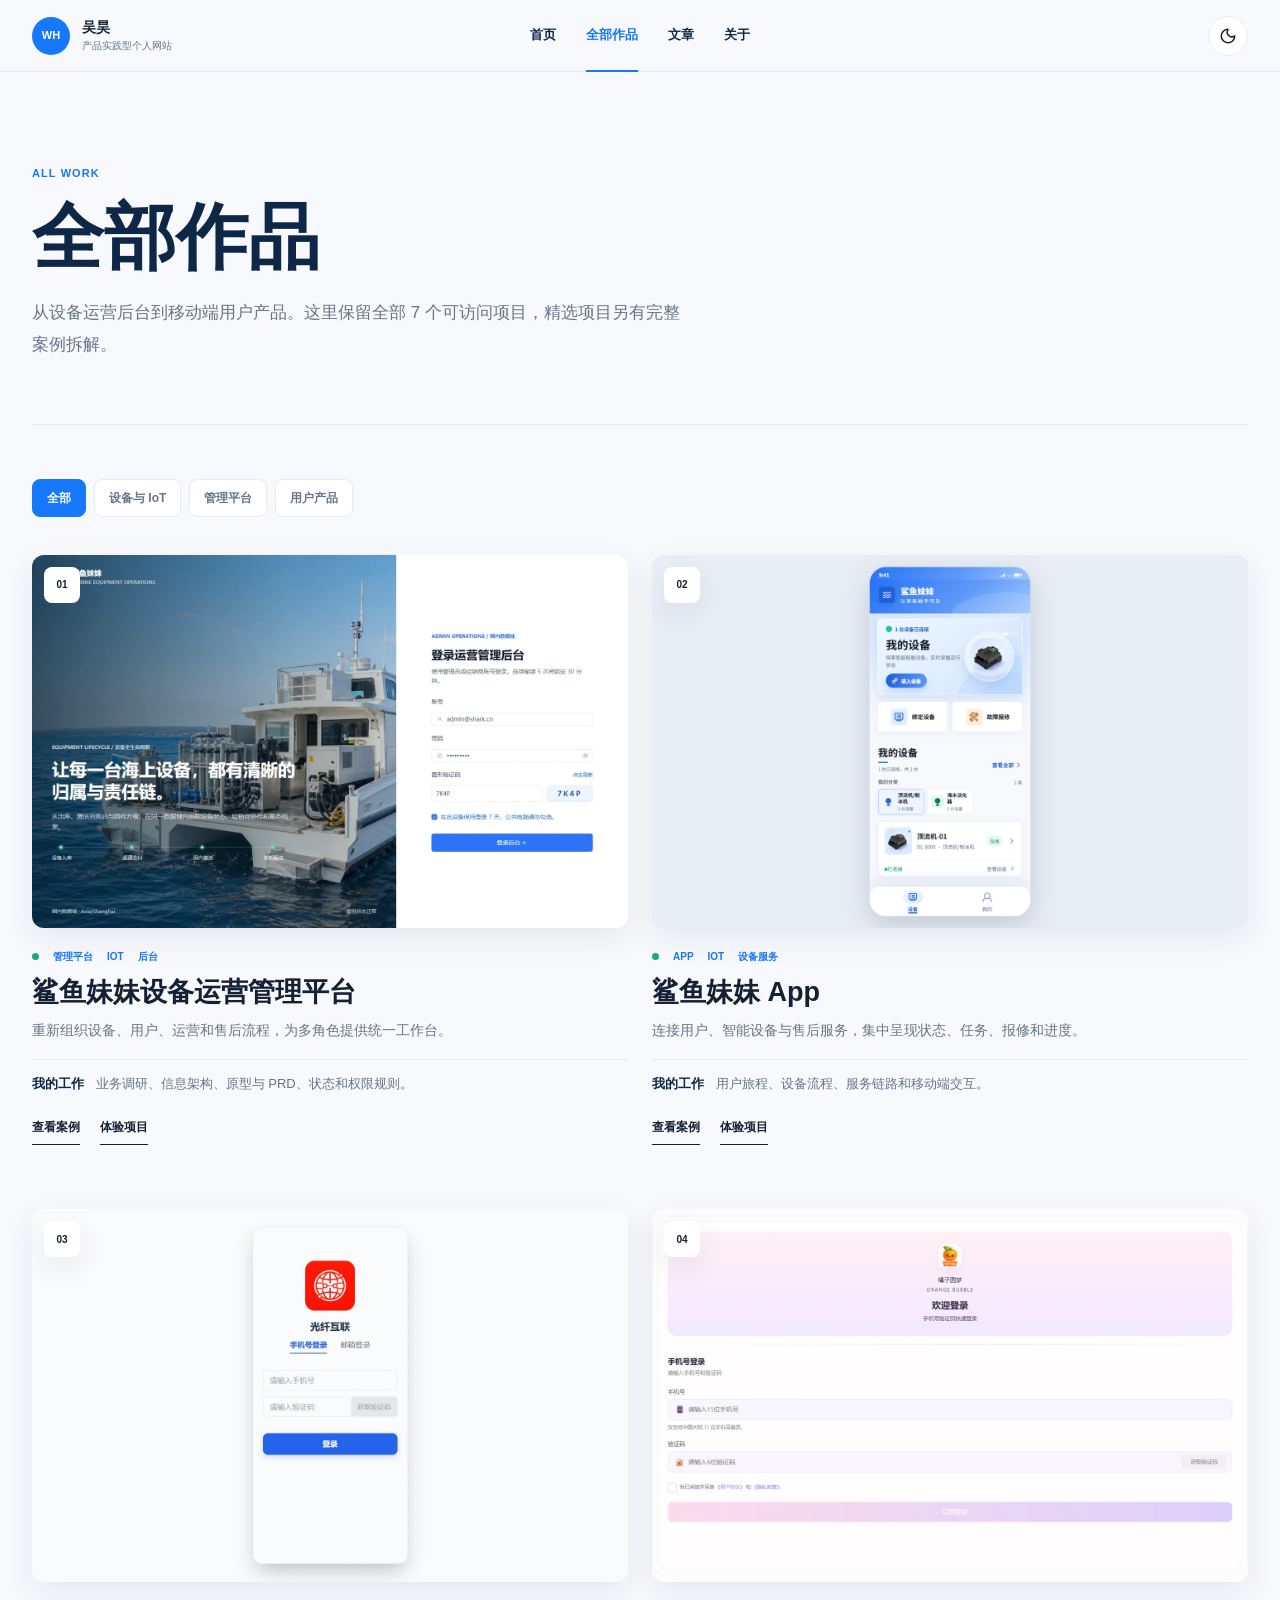
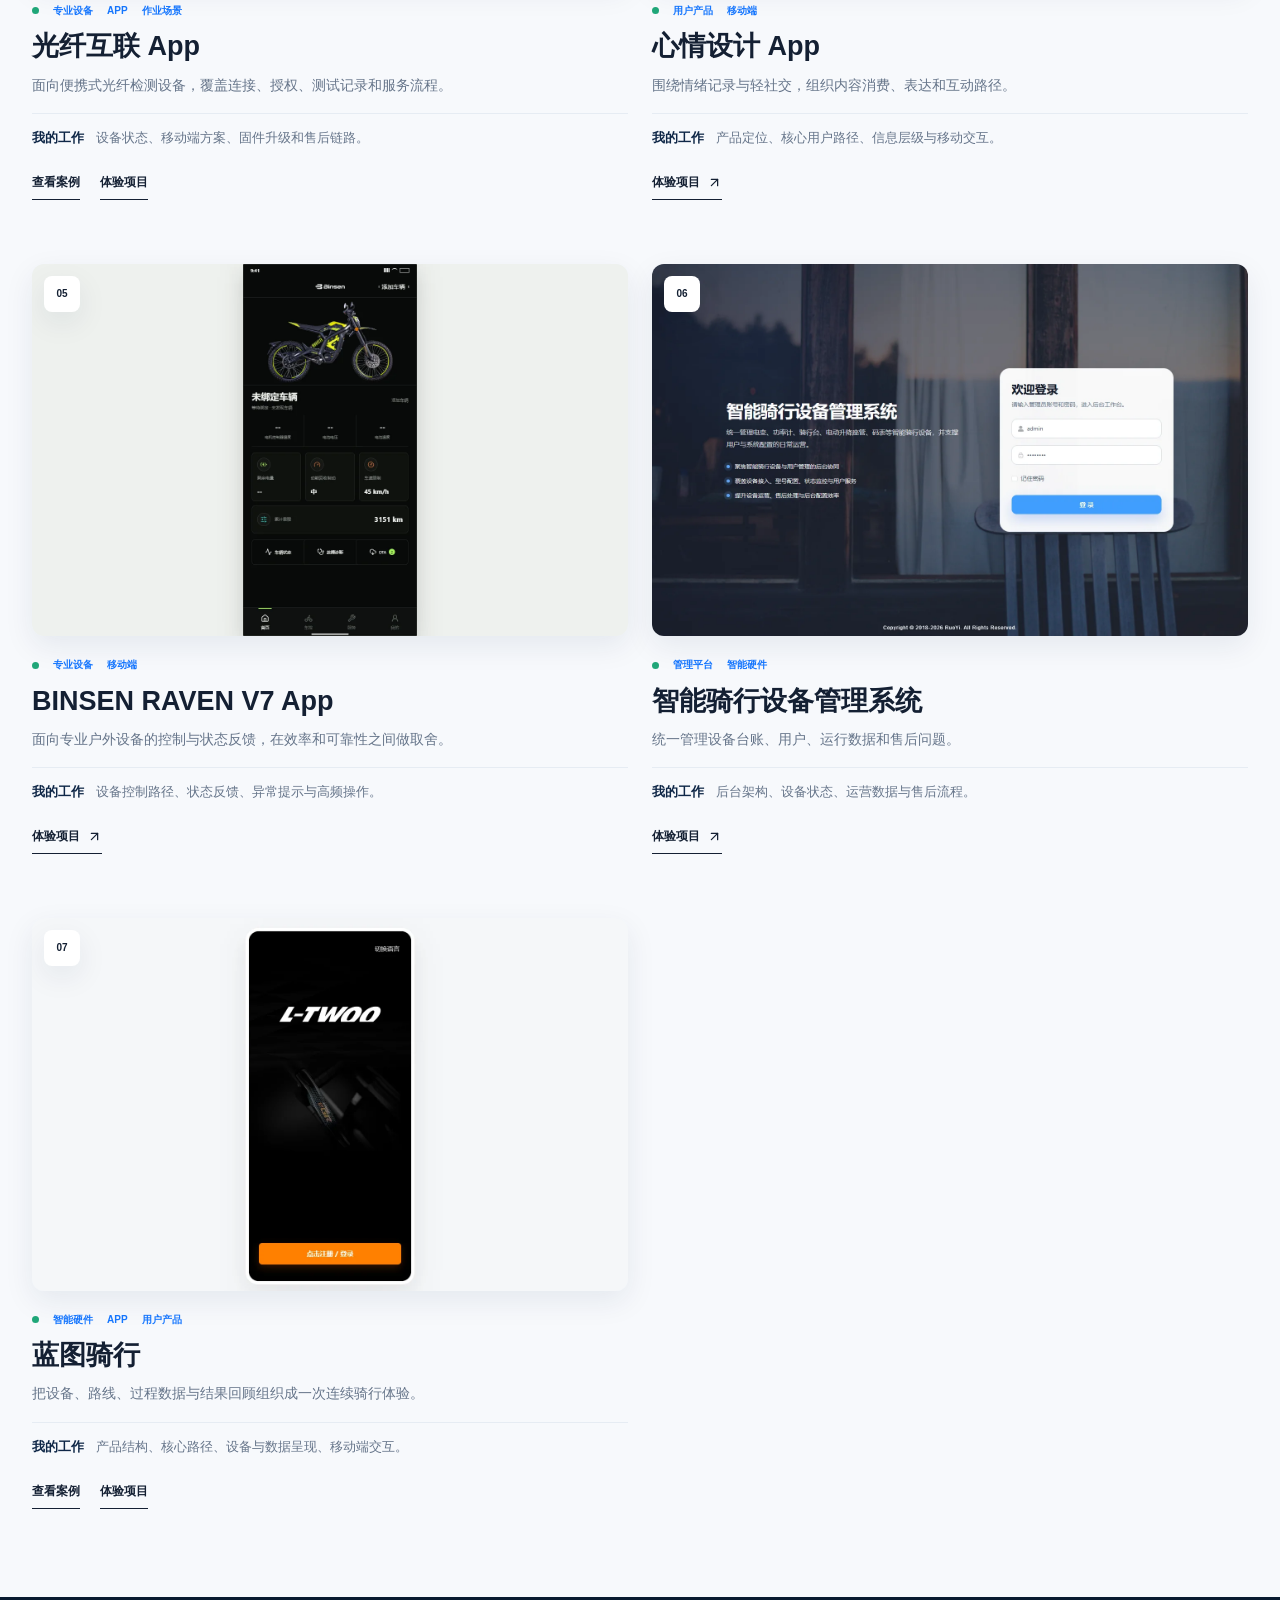
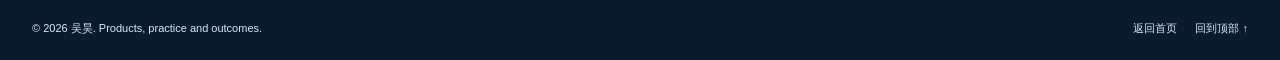
==== works.html @ 60f8024d "feat: add structured product cases and portfolio pages" ====
<!doctype html>
<html lang="zh-CN">
  <head>
    <meta charset="UTF-8" />
    <meta name="viewport" content="width=device-width, initial-scale=1.0" />
    <meta name="description" content="吴昊的产品作品合集，涵盖 B 端管理平台、IoT 设备产品、移动 App 与智能硬件用户产品。" />
    <meta name="robots" content="index, follow" />
    <meta name="theme-color" content="#f7f9fc" />
    <meta property="og:type" content="website" />
    <meta property="og:title" content="全部作品｜吴昊产品实践" />
    <meta property="og:description" content="7 个可直接访问的产品项目，展示产品定位、核心问题与具体职责。" />
    <meta property="og:url" content="https://ruanyi.top/works.html" />
    <meta property="og:image" content="https://ruanyi.top/assets/projects/shark-ops.webp" />
    <meta name="twitter:card" content="summary_large_image" />
    <title>全部作品｜吴昊产品实践</title>
    <link rel="canonical" href="https://ruanyi.top/works.html" />
    <link rel="icon" href="./assets/profile-hero.webp" type="image/webp" />
    <link rel="stylesheet" href="./styles-v2.css" />
    <script src="./assets/vendor/lucide.min.js" defer></script>
    <script src="./script.js" defer></script>
  </head>
  <body>
    <a class="skip-link" href="#main">跳到正文</a>
    <header class="site-header" id="top"><div class="shell nav-wrap"><a class="brand" href="./index.html" aria-label="返回首页"><span class="brand-mark">WH</span><span class="brand-copy"><strong>吴昊</strong><small>产品实践型个人网站</small></span></a><button class="icon-button menu-toggle" type="button" aria-label="打开导航" aria-expanded="false" aria-controls="site-nav"><i data-lucide="menu" aria-hidden="true"></i></button><nav class="site-nav" id="site-nav" aria-label="主导航"><a href="./index.html">首页</a><a class="active" href="./works.html">全部作品</a><a href="./index.html#writing">文章</a><a href="./index.html#about">关于</a></nav><button class="icon-button theme-toggle" type="button" aria-label="切换深色模式" title="切换主题"><i data-lucide="moon" aria-hidden="true"></i></button></div></header>
    <main id="main" class="subpage-main">
      <section class="page-hero shell"><p class="section-kicker">All Work</p><h1>全部作品</h1><p>从设备运营后台到移动端用户产品。这里保留全部 7 个可访问项目，精选项目另有完整案例拆解。</p></section>
      <section class="section shell work-library" aria-label="项目列表">
        <div class="filter-bar" role="group" aria-label="项目筛选"><button class="filter-button active" type="button" data-filter="all">全部</button><button class="filter-button" type="button" data-filter="device">设备与 IoT</button><button class="filter-button" type="button" data-filter="platform">管理平台</button><button class="filter-button" type="button" data-filter="consumer">用户产品</button></div>
        <div class="project-grid">
          <article class="project-card" data-category="platform device"><a class="project-visual" href="./cases/shark.html"><img src="./assets/projects/shark-ops.webp" alt="鲨鱼妹妹设备运营管理平台界面预览" /><span class="project-index">01</span></a><div class="project-body"><div class="project-meta"><span>管理平台</span><span>IoT</span><span>后台</span></div><h2>鲨鱼妹妹设备运营管理平台</h2><p>重新组织设备、用户、运营和售后流程，为多角色提供统一工作台。</p><p class="project-role"><strong>我的工作</strong> 业务调研、信息架构、原型与 PRD、状态和权限规则。</p><div class="case-actions"><a class="text-link" href="./cases/shark.html">查看案例</a><a class="text-link" href="https://ruanyi.top/codex/" target="_blank" rel="noreferrer">体验项目</a></div></div></article>
          <article class="project-card" data-category="consumer device"><a class="project-visual" href="./cases/shark.html"><img src="./assets/projects/shark-app.png" alt="鲨鱼妹妹 App 设备与服务首页预览" /><span class="project-index">02</span></a><div class="project-body"><div class="project-meta"><span>App</span><span>IoT</span><span>设备服务</span></div><h2>鲨鱼妹妹 App</h2><p>连接用户、智能设备与售后服务，集中呈现状态、任务、报修和进度。</p><p class="project-role"><strong>我的工作</strong> 用户旅程、设备流程、服务链路和移动端交互。</p><div class="case-actions"><a class="text-link" href="./cases/shark.html">查看案例</a><a class="text-link" href="http://shark.ruanyi.top/" target="_blank" rel="noreferrer">体验项目</a></div></div></article>
          <article class="project-card" data-category="device"><a class="project-visual" href="./cases/fiber.html"><img src="./assets/projects/fiber-connect.webp" alt="光纤互联 App 界面预览" /><span class="project-index">03</span></a><div class="project-body"><div class="project-meta"><span>专业设备</span><span>App</span><span>作业场景</span></div><h2>光纤互联 App</h2><p>面向便携式光纤检测设备，覆盖连接、授权、测试记录和服务流程。</p><p class="project-role"><strong>我的工作</strong> 设备状态、移动端方案、固件升级和售后链路。</p><div class="case-actions"><a class="text-link" href="./cases/fiber.html">查看案例</a><a class="text-link" href="https://ruanyi.top/fiberconnect-demo4-h5/" target="_blank" rel="noreferrer">体验项目</a></div></div></article>
          <article class="project-card" data-category="consumer"><a class="project-visual" href="https://ruanyi.top/xinqing-social-app/" target="_blank" rel="noreferrer"><img src="./assets/projects/mood-app.webp" alt="心情设计 App 界面预览" /><span class="project-index">04</span></a><div class="project-body"><div class="project-meta"><span>用户产品</span><span>移动端</span></div><h2>心情设计 App</h2><p>围绕情绪记录与轻社交，组织内容消费、表达和互动路径。</p><p class="project-role"><strong>我的工作</strong> 产品定位、核心用户路径、信息层级与移动交互。</p><a class="text-link" href="https://ruanyi.top/xinqing-social-app/" target="_blank" rel="noreferrer">体验项目 <i data-lucide="arrow-up-right" aria-hidden="true"></i></a></div></article>
          <article class="project-card" data-category="device"><a class="project-visual" href="https://ruanyi.top/rj202607171700-yueye-demo8/" target="_blank" rel="noreferrer"><img src="./assets/projects/raven-v7.webp" alt="BINSEN RAVEN V7 App 界面预览" /><span class="project-index">05</span></a><div class="project-body"><div class="project-meta"><span>专业设备</span><span>移动端</span></div><h2>BINSEN RAVEN V7 App</h2><p>面向专业户外设备的控制与状态反馈，在效率和可靠性之间做取舍。</p><p class="project-role"><strong>我的工作</strong> 设备控制路径、状态反馈、异常提示与高频操作。</p><a class="text-link" href="https://ruanyi.top/rj202607171700-yueye-demo8/" target="_blank" rel="noreferrer">体验项目 <i data-lucide="arrow-up-right" aria-hidden="true"></i></a></div></article>
          <article class="project-card" data-category="platform device"><a class="project-visual" href="https://ruanyi.top/cycling-admin-prototype/" target="_blank" rel="noreferrer"><img src="./assets/projects/cycling-admin.webp" alt="智能骑行设备管理系统界面预览" /><span class="project-index">06</span></a><div class="project-body"><div class="project-meta"><span>管理平台</span><span>智能硬件</span></div><h2>智能骑行设备管理系统</h2><p>统一管理设备台账、用户、运行数据和售后问题。</p><p class="project-role"><strong>我的工作</strong> 后台架构、设备状态、运营数据与售后流程。</p><a class="text-link" href="https://ruanyi.top/cycling-admin-prototype/" target="_blank" rel="noreferrer">体验项目 <i data-lucide="arrow-up-right" aria-hidden="true"></i></a></div></article>
          <article class="project-card" data-category="consumer device"><a class="project-visual" href="./cases/cycling.html"><img src="./assets/projects/blueprint-cycling.webp" alt="蓝图骑行界面预览" /><span class="project-index">07</span></a><div class="project-body"><div class="project-meta"><span>智能硬件</span><span>App</span><span>用户产品</span></div><h2>蓝图骑行</h2><p>把设备、路线、过程数据与结果回顾组织成一次连续骑行体验。</p><p class="project-role"><strong>我的工作</strong> 产品结构、核心路径、设备与数据呈现、移动端交互。</p><div class="case-actions"><a class="text-link" href="./cases/cycling.html">查看案例</a><a class="text-link" href="https://bicycle.ruanyi.top/" target="_blank" rel="noreferrer">体验项目</a></div></div></article>
        </div>
      </section>
    </main>
    <footer class="site-footer"><div class="shell"><p>© <span id="year"></span> 吴昊. Products, practice and outcomes.</p><div><a href="./index.html">返回首页</a><a href="#top">回到顶部 ↑</a></div></div></footer>
    <div class="reading-progress" aria-hidden="true"><span></span></div>
  </body>
</html>
---- styles-v2.css ----
:root {
  color-scheme: light;
  --canvas: #f7f9fc;
  --surface: #ffffff;
  --surface-soft: #f2f7fd;
  --ink: #142033;
  --ink-soft: #0f2747;
  --muted: #66758a;
  --line: #e6ecf3;
  --brand: #1677ff;
  --brand-strong: #0f2747;
  --brand-soft: #eaf4ff;
  --accent: #15b8d1;
  --highlight: #ffd34e;
  --success: #20a779;
  --shadow-sm: 0 10px 30px rgba(15, 39, 71, 0.08);
  --shadow-lg: 0 24px 64px rgba(15, 39, 71, 0.16);
  --radius-sm: 8px;
  --radius-md: 12px;
  --ease: cubic-bezier(.2, .7, .2, 1);
  --header-height: 72px;
}

[data-theme="dark"] {
  color-scheme: dark;
  --canvas: #08111e;
  --surface: #0d1828;
  --surface-soft: #112238;
  --ink: #f3f7fc;
  --ink-soft: #e2eaf5;
  --muted: #9cabc0;
  --line: #263b55;
  --brand: #65aaff;
  --brand-strong: #0b3f7a;
  --brand-soft: #102944;
  --accent: #49c8dc;
  --highlight: #f2cc52;
  --success: #51c598;
  --shadow-sm: 0 10px 28px rgba(0, 0, 0, 0.24);
  --shadow-lg: 0 24px 64px rgba(0, 0, 0, 0.4);
}

* { box-sizing: border-box; }
html { scroll-behavior: smooth; scroll-padding-top: 88px; }
body { margin: 0; overflow-x: hidden; background: var(--canvas); color: var(--ink); font-family: Inter, "PingFang SC", "Hiragino Sans GB", "Microsoft YaHei", sans-serif; font-size: 16px; line-height: 1.75; letter-spacing: 0; }
button, a { font: inherit; }
button { color: inherit; }
a { color: inherit; text-decoration: none; }
img { display: block; max-width: 100%; }
::selection { background: var(--brand); color: #fff; }
.skip-link { position: fixed; z-index: 200; left: 20px; top: -60px; padding: 10px 16px; border-radius: var(--radius-sm); background: var(--ink); color: var(--surface); }
.skip-link:focus { top: 12px; }
.shell { width: min(1280px, calc(100% - 64px)); margin-inline: auto; }
main { display: flex; flex-direction: column; }

.site-header { position: sticky; z-index: 80; top: 0; height: var(--header-height); border-bottom: 1px solid var(--line); background: color-mix(in srgb, var(--canvas) 94%, transparent); backdrop-filter: blur(16px); transition: box-shadow 180ms ease, background 180ms ease; }
.site-header.scrolled { background: color-mix(in srgb, var(--surface) 96%, transparent); box-shadow: 0 8px 26px rgba(15, 39, 71, .06); }
.nav-wrap { height: 100%; display: grid; grid-template-columns: 1fr auto 1fr; align-items: center; gap: 24px; }
.brand { display: inline-flex; align-items: center; gap: 12px; width: max-content; }
.brand-mark { display: grid; place-items: center; width: 38px; aspect-ratio: 1; border-radius: 50%; background: var(--brand); color: #fff; font-size: 11px; font-weight: 800; }
.brand-copy { display: grid; line-height: 1.2; }
.brand-copy strong { font-size: 14px; font-weight: 800; }
.brand-copy small { margin-top: 4px; color: var(--muted); font-size: 10px; }
.site-nav { height: 100%; display: flex; align-items: center; justify-content: center; gap: 30px; }
.site-nav a { position: relative; height: 100%; display: inline-flex; align-items: center; color: var(--ink-soft); font-size: 13px; font-weight: 650; transition: color 180ms ease; }
.site-nav a::after { content: ""; position: absolute; left: 0; right: 0; bottom: -1px; height: 2px; background: var(--brand); transform: scaleX(0); transform-origin: center; transition: transform 180ms ease; }
.site-nav a:hover, .site-nav a.active { color: var(--brand); }
.site-nav a:hover::after, .site-nav a.active::after { transform: scaleX(1); }
.site-nav svg { display: none; }
.icon-button { display: grid; place-items: center; width: 40px; height: 40px; padding: 0; border: 1px solid var(--line); border-radius: 50%; background: var(--surface); cursor: pointer; transition: border-color 180ms ease, color 180ms ease, transform 180ms ease; }
.icon-button:hover { border-color: var(--brand); color: var(--brand); transform: translateY(-1px); }
.icon-button svg { width: 18px; height: 18px; }
.theme-toggle { justify-self: end; }
.menu-toggle { display: none; }

.hero { padding-block: 0; }
.hero-grid { min-height: 372px; display: grid; grid-template-columns: minmax(400px, 1.05fr) minmax(300px, .72fr) minmax(330px, .83fr); align-items: center; gap: 36px; }
.hero-primary { align-self: center; }
.eyebrow, .section-kicker { margin: 0 0 18px; color: var(--brand); font-size: 11px; font-weight: 800; letter-spacing: .1em; text-transform: uppercase; }
.hero .eyebrow { display: flex; align-items: center; gap: 10px; margin-bottom: 18px; }
.hero .eyebrow::before { content: ""; width: 3px; height: 18px; background: var(--brand); }
.hero h1 { margin: 0; color: var(--brand); font-size: 156px; line-height: .86; font-weight: 900; letter-spacing: 0; }
.hero-lede { margin: 24px 0 0; color: var(--ink-soft); font-size: 38px; font-weight: 800; line-height: 1.18; }
.hero-lede::after { content: ""; display: inline-block; width: 9px; height: 9px; margin-left: 7px; border-radius: 50%; background: var(--brand); }
.hero-intro { align-self: center; padding-top: 42px; }
.hero-summary { max-width: 390px; margin: 0; color: var(--muted); font-size: 15px; line-height: 2; }
.hero-detail { max-width: 390px; margin: 12px 0 0; color: var(--ink-soft); font-size: 13px; line-height: 1.85; }
.hero-actions { display: flex; flex-wrap: wrap; gap: 12px; margin-top: 28px; }
.button { min-height: 46px; display: inline-flex; align-items: center; justify-content: center; gap: 9px; padding: 9px 19px; border: 1px solid var(--brand); border-radius: 10px; font-size: 13px; font-weight: 750; transition: transform 180ms var(--ease), box-shadow 180ms ease, background 180ms ease; }
.button:hover { transform: translateY(-2px); box-shadow: var(--shadow-sm); }
.button svg { width: 16px; height: 16px; }
.button-primary { background: var(--brand); border-color: var(--brand); color: #fff; }
.button-primary:hover { background: #0568ec; }
.button-secondary { background: var(--surface); color: var(--brand); }
.button-secondary:hover { background: var(--brand-soft); }

.hero-profile { min-width: 0; }
.portrait-stage { position: relative; width: 100%; max-width: 385px; min-height: 324px; margin-left: auto; }
.portrait-wrap { position: absolute; z-index: 3; left: 22px; top: 14px; width: 238px; aspect-ratio: 4 / 5; overflow: hidden; border-radius: 10px; background: var(--brand-soft); box-shadow: var(--shadow-sm); }
.portrait-wrap img { width: 100%; height: 100%; object-fit: cover; object-position: center 38%; }
.shape { position: absolute; display: block; }
.shape-blue { z-index: 1; left: 244px; top: 66px; width: 44px; height: 122px; background: var(--brand); }
.shape-cyan { z-index: 2; left: 0; top: 226px; width: 54px; height: 68px; background: #bff3f4; }
.shape-line { z-index: 4; left: 255px; top: 4px; width: 6px; height: 54px; background: var(--brand-soft); }
.portrait-signature { position: absolute; left: 292px; top: 190px; display: grid; gap: 10px; color: var(--brand); }
.portrait-signature strong { font-family: "Segoe Script", "Bradley Hand", cursive; font-size: 27px; font-weight: 500; white-space: nowrap; transform: rotate(-6deg); }
.portrait-signature small { color: var(--muted); font-size: 9px; font-weight: 700; line-height: 1.5; letter-spacing: .12em; }
.portrait-signature::after { content: ""; width: 38px; height: 1px; margin-top: 2px; background: var(--brand); }

.principles { border-block: 1px solid var(--line); background: var(--surface-soft); }
.principle-grid { min-height: 98px; display: grid; grid-template-columns: 1.22fr repeat(7, auto); align-items: center; gap: 34px; }
.principle-grid .section-kicker { display: grid; gap: 4px; margin: 0; padding-left: 18px; border-left: 3px solid var(--brand); }
.principle-grid p { margin: 0; }
.principle-grid p:not(.section-kicker) { display: grid; gap: 3px; min-width: 128px; }
.principle-grid strong { color: var(--ink-soft); font-size: 27px; line-height: 1.15; }
.principle-grid .direction-value { font-size: 18px; white-space: nowrap; }
.principle-grid small { color: var(--muted); font-size: 11px; white-space: nowrap; }
.principle-grid span { width: 1px; height: 44px; background: var(--line); }

.section { padding-block: 88px; }
.section-head { display: grid; grid-template-columns: minmax(0, 1fr) minmax(300px, .65fr); align-items: end; gap: 48px; margin-bottom: 40px; }
.section-head h2 { margin: 0; color: var(--ink-soft); font-size: 48px; line-height: 1.08; letter-spacing: 0; }
.section-head > p { margin: 0; color: var(--muted); }

.content-pillars { order: initial; }
.pillar-list { display: grid; grid-template-columns: repeat(5, 1fr); border-top: 1px solid var(--ink); border-bottom: 1px solid var(--line); }
.pillar-list article { min-width: 0; display: grid; grid-template-columns: 26px 1fr; gap: 12px; padding: 26px 20px 28px 0; }
.pillar-list article + article { padding-left: 20px; border-left: 1px solid var(--line); }
.pillar-list span { padding-top: 3px; color: var(--brand); font-size: 10px; font-weight: 850; }
.pillar-list h3 { margin: 0 0 9px; font-size: 17px; }
.pillar-list p { margin: 0; color: var(--muted); font-size: 12px; line-height: 1.75; }

.writing-section { background: var(--surface); }
.writing-section .section-head { grid-template-columns: 1fr auto; gap: 20px 48px; }
.writing-section .section-head > div { grid-row: span 2; }
.writing-section .section-head > p { align-self: start; max-width: 430px; font-size: 14px; }
.section-more { align-self: end; justify-self: end; display: inline-flex; align-items: center; gap: 8px; color: var(--brand); font-size: 12px; font-weight: 750; }
.section-more svg { width: 15px; height: 15px; transition: transform 180ms ease; }
.section-more:hover svg { transform: translateX(5px); }
.article-list { display: grid; grid-template-columns: minmax(0, 1.7fr) minmax(360px, 1fr); grid-template-rows: 1fr 1fr; column-gap: 38px; }
.article-item { position: relative; min-width: 0; display: grid; grid-template-columns: 30px 1fr 46px; align-items: start; gap: 12px; padding: 24px 0; border-bottom: 1px solid var(--line); transition: border-color 250ms ease; }
.article-item:first-child { grid-row: span 2; grid-template-columns: 1fr 48px; align-content: end; min-height: 470px; padding: 250px 28px 28px; overflow: hidden; border: 0; border-radius: 12px; background: #0f2747; color: #fff; }
.article-item:first-child::before { content: ""; position: absolute; inset: 0; background: linear-gradient(180deg, rgba(8, 25, 48, .04) 28%, rgba(8, 25, 48, .9) 100%), url("./assets/projects/shark-ops.webp") center / cover no-repeat; transition: transform 250ms ease, filter 250ms ease; }
.article-item:first-child:hover::before { transform: scale(1.02); filter: saturate(1.08); }
.article-item:first-child::after { content: ""; position: absolute; inset: 0; background: rgba(10, 32, 58, 0); pointer-events: none; transition: background 250ms ease; }
.article-item:first-child:hover::after { background: rgba(10, 32, 58, .08); }
.article-item:first-child .article-number { position: absolute; z-index: 2; left: 18px; top: 18px; width: 38px; height: 38px; display: grid; place-items: center; padding: 0; border-radius: 8px; background: var(--highlight); color: #17201c; }
.article-item:first-child > div:nth-child(2) { z-index: 2; grid-column: 1; }
.article-item:first-child .article-open { z-index: 2; grid-column: 2; align-self: end; border-color: rgba(255,255,255,.7); color: #fff; }
.article-item:first-child .article-meta { color: #c7e1ff; }
.article-item:first-child h3 { max-width: 620px; font-size: 30px; }
.article-item:first-child div > p:last-child { max-width: 600px; color: rgba(255,255,255,.74); }
.article-number { padding-top: 4px; color: var(--brand); font-size: 11px; font-weight: 850; }
.article-meta { margin: 0 0 8px; color: var(--brand); font-size: 10px; font-weight: 800; letter-spacing: .06em; text-transform: uppercase; }
.article-item h3 { margin: 0 0 9px; color: inherit; font-size: 24px; line-height: 1.35; transition: color 250ms ease; }
.article-item div > p:last-child { margin: 0; color: var(--muted); font-size: 13px; line-height: 1.75; }
.article-item:not(:first-child):hover { border-color: var(--brand); }
.article-item:not(:first-child):hover h3 { color: var(--brand); }
.article-open { display: grid; place-items: center; width: 42px; aspect-ratio: 1; border: 1px solid var(--line); border-radius: 50%; background: transparent; cursor: pointer; transition: background 250ms ease, color 250ms ease, border-color 250ms ease, transform 250ms ease; }
.article-open:hover, .article-item:hover .article-open { border-color: var(--brand); color: var(--brand); transform: translate(5px, -2px); }
.article-item:first-child:hover .article-open { border-color: #fff; color: #fff; }
.article-open svg { width: 18px; height: 18px; }

#work .section-head { grid-template-columns: minmax(0, 1fr) minmax(300px, .65fr); }
#work.section { padding-top: 88px; }
.filter-bar { display: flex; flex-wrap: wrap; gap: 8px; margin-bottom: 38px; }
.filter-button { min-height: 38px; padding: 7px 14px; border: 1px solid var(--line); border-radius: 8px; background: var(--surface); cursor: pointer; color: var(--muted); font-size: 12px; font-weight: 700; transition: background 180ms ease, color 180ms ease, border-color 180ms ease; }
.filter-button:hover, .filter-button.active { border-color: var(--brand); background: var(--brand); color: #fff; }
.project-grid { display: grid; grid-template-columns: repeat(12, 1fr); gap: 56px 24px; }
.project-card { grid-column: span 6; min-width: 0; }
.project-card[hidden] { display: none; }
.project-featured { grid-column: span 12; display: grid; grid-template-columns: minmax(0, 1.5fr) minmax(280px, .5fr); align-items: end; gap: 32px; }
.project-featured:last-child { grid-template-columns: minmax(280px, .5fr) minmax(0, 1.5fr); }
.project-featured:last-child .project-visual { order: 2; }
.project-visual { position: relative; display: block; aspect-ratio: 16 / 10; overflow: hidden; border-radius: var(--radius-md); background: var(--surface-soft); box-shadow: var(--shadow-sm); }
.project-visual::after { content: "查看线上项目"; position: absolute; right: 12px; bottom: 12px; padding: 7px 10px; border-radius: var(--radius-sm); background: rgba(20,32,51,.88); color: #fff; font-size: 10px; font-weight: 750; opacity: 0; transform: translateY(6px); transition: opacity 180ms ease, transform 180ms ease; }
.project-visual:hover::after { opacity: 1; transform: translateY(0); }
.project-visual img { width: 100%; height: 100%; object-fit: cover; object-position: top center; transition: transform 420ms var(--ease); }
.project-card:hover .project-visual img { transform: scale(1.025); }
.project-index { position: absolute; z-index: 2; left: 12px; top: 12px; display: grid; place-items: center; width: 36px; aspect-ratio: 1; border-radius: var(--radius-sm); background: var(--surface); color: var(--ink); box-shadow: var(--shadow-sm); font-size: 10px; font-weight: 850; }
.project-body { padding-top: 20px; }
.project-meta { display: flex; flex-wrap: wrap; gap: 7px 14px; color: var(--brand); font-size: 10px; font-weight: 800; text-transform: uppercase; }
.project-meta::before { content: ""; align-self: center; width: 7px; height: 7px; border-radius: 50%; background: var(--success); }
.project-body h3 { margin: 10px 0 8px; font-size: 30px; line-height: 1.3; }
.project-body h2 { margin: 10px 0 8px; font-size: 27px; line-height: 1.3; }
.project-body p { margin: 0 0 16px; color: var(--muted); font-size: 14px; }
.project-positioning { line-height: 1.8; }
.project-role { padding-top: 13px; border-top: 1px solid var(--line); font-size: 13px !important; }
.project-role strong { margin-right: 8px; color: var(--ink-soft); }
.project-details { display: grid; gap: 10px; margin: 20px 0 22px; padding-top: 18px; border-top: 1px solid var(--line); }
.project-details div { display: grid; grid-template-columns: 64px 1fr; gap: 12px; }
.project-details dt { color: var(--brand); font-size: 11px; font-weight: 800; }
.project-details dd { margin: 0; color: var(--muted); font-size: 12px; line-height: 1.7; }
.text-link { display: inline-flex; align-items: center; gap: 7px; min-height: 34px; border-bottom: 1px solid var(--ink); font-size: 12px; font-weight: 800; }
.text-link svg { width: 15px; height: 15px; transition: transform 180ms ease; }
.text-link:hover svg { transform: translate(3px, -3px); }

.about-section { display: grid; grid-template-columns: minmax(280px, .82fr) minmax(0, 1.18fr); gap: 96px; }
.about-intro { position: sticky; top: 110px; align-self: start; }
.about-intro h2 { margin: 0; font-size: 48px; line-height: 1.2; }
.about-lede { margin: 0 0 48px; padding-left: 20px; border-left: 4px solid var(--brand); color: var(--ink-soft); font-size: 21px; line-height: 1.75; }
.capability-grid { display: grid; grid-template-columns: repeat(2, 1fr); border-top: 1px solid var(--ink); }
.capability-grid > div { min-height: 188px; padding: 24px 22px 24px 0; border-bottom: 1px solid var(--line); }
.capability-grid > div:nth-child(even) { padding-left: 22px; border-left: 1px solid var(--line); }
.capability-grid span { color: var(--brand); font-size: 10px; font-weight: 850; }
.capability-grid h3 { margin: 20px 0 7px; font-size: 18px; }
.capability-grid p { margin: 0; color: var(--muted); font-size: 13px; }
.experience { margin-top: 60px; }
.experience > h3 { margin: 0 0 12px; color: var(--brand); font-size: 11px; letter-spacing: .1em; text-transform: uppercase; }
.experience-row { display: grid; grid-template-columns: 120px 1fr; gap: 20px; padding: 18px 0; border-top: 1px solid var(--line); }
.experience-row:last-child { border-bottom: 1px solid var(--line); }
.experience-row time { color: var(--muted); font-size: 12px; }
.experience-row div { display: grid; grid-template-columns: minmax(0, 1fr) auto; gap: 5px 18px; }
.experience-row strong { font-size: 14px; }
.experience-row span { color: var(--muted); font-size: 12px; text-align: right; }
.experience-row p { grid-column: 1 / -1; margin: 0; color: var(--muted); font-size: 12px; line-height: 1.7; }
.about-note { margin: -24px 0 0; color: var(--muted); font-size: 14px; line-height: 1.9; }

.contact-section { padding-block: 96px; background: var(--brand-strong); color: #f6f9fd; }
.contact-section .section-kicker { color: #8bc0ff; }
.contact-inner { display: grid; grid-template-columns: 1fr .82fr; gap: 70px; align-items: end; }
.contact-inner h2 { margin: 0; font-size: 58px; line-height: 1.18; }
.contact-links { border-top: 1px solid rgba(255,255,255,.65); }
.contact-links a { display: grid; grid-template-columns: 64px 1fr 22px; align-items: center; gap: 14px; padding: 21px 0; border-bottom: 1px solid rgba(255,255,255,.35); }
.contact-links span { font-size: 11px; opacity: .7; }
.contact-links strong { overflow-wrap: anywhere; font-size: 14px; }
.contact-links svg { width: 17px; height: 17px; }

.site-footer { padding: 22px 0; background: #091b30; color: #dbe8f8; font-size: 11px; }
.site-footer .shell { display: flex; justify-content: space-between; gap: 24px; }
.site-footer p { margin: 0; }
.site-footer .shell > div { display: flex; flex-wrap: wrap; gap: 18px; }
.site-footer a:hover { color: #fff; }

.problem-section { border-bottom: 1px solid var(--line); }
.problem-grid { display: grid; grid-template-columns: repeat(4, 1fr); border-top: 1px solid var(--ink); border-bottom: 1px solid var(--line); }
.problem-grid article { min-width: 0; padding: 28px 22px 30px 0; }
.problem-grid article + article { padding-left: 22px; border-left: 1px solid var(--line); }
.problem-grid span { color: var(--brand); font-size: 10px; font-weight: 850; }
.problem-grid h3 { margin: 22px 0 10px; font-size: 19px; }
.problem-grid p { min-height: 88px; margin: 0 0 22px; color: var(--muted); font-size: 13px; line-height: 1.8; }
.problem-grid small { color: var(--ink-soft); font-size: 10px; font-weight: 750; }

.featured-work { background: var(--surface); }
.selected-case-list { border-top: 1px solid var(--ink); }
.selected-case { display: grid; grid-template-columns: minmax(0, 1.08fr) minmax(360px, .92fr); gap: 54px; align-items: center; padding: 54px 0; border-bottom: 1px solid var(--line); }
.selected-case:nth-child(even) { grid-template-columns: minmax(360px, .92fr) minmax(0, 1.08fr); }
.selected-case:nth-child(even) .case-visual { order: 2; }
.case-visual { position: relative; display: block; min-width: 0; aspect-ratio: 16 / 10; overflow: hidden; border-radius: var(--radius-sm); background: var(--surface-soft); }
.case-visual img { width: 100%; height: 100%; object-fit: cover; object-position: top center; transition: transform 360ms var(--ease); }
.selected-case:hover .case-visual img { transform: scale(1.02); }
.case-visual > span { position: absolute; left: 14px; top: 14px; display: grid; place-items: center; width: 38px; aspect-ratio: 1; border-radius: var(--radius-sm); background: var(--surface); color: var(--ink); box-shadow: var(--shadow-sm); font-size: 10px; font-weight: 850; }
.case-copy h3 { margin: 12px 0 10px; font-size: 34px; line-height: 1.25; }
.case-positioning { margin: 0 0 22px; color: var(--muted); line-height: 1.85; }
.case-brief { display: grid; gap: 12px; margin: 0 0 24px; padding-top: 20px; border-top: 1px solid var(--line); }
.case-brief div { display: grid; grid-template-columns: 70px 1fr; gap: 14px; }
.case-brief dt { color: var(--brand); font-size: 11px; font-weight: 800; }
.case-brief dd { margin: 0; color: var(--muted); font-size: 12px; line-height: 1.7; }
.case-actions { display: flex; flex-wrap: wrap; align-items: center; gap: 12px 20px; }
.section-end-link { display: flex; justify-content: flex-end; padding-top: 28px; }
.section-end-link a { display: inline-flex; align-items: center; gap: 8px; color: var(--brand); font-size: 13px; font-weight: 800; }
.section-end-link svg { width: 16px; height: 16px; transition: transform 180ms ease; }
.section-end-link a:hover svg { transform: translateX(4px); }

.workflow-section { border-bottom: 1px solid var(--line); }
.workflow-list { display: grid; grid-template-columns: repeat(4, 1fr); margin: 0; padding: 0; border-top: 1px solid var(--ink); list-style: none; }
.workflow-list li { min-width: 0; padding: 28px 22px 30px 0; }
.workflow-list li + li { padding-left: 22px; border-left: 1px solid var(--line); }
.workflow-list span { color: var(--brand); font-size: 11px; font-weight: 850; }
.workflow-list h3 { margin: 34px 0 8px; font-size: 20px; }
.workflow-list p { margin: 0; color: var(--muted); font-size: 13px; line-height: 1.8; }

.subpage-main, .case-page { display: block; }
.page-hero { padding-block: 92px 64px; border-bottom: 1px solid var(--line); }
.page-hero h1 { margin: 0; color: var(--ink-soft); font-size: 72px; line-height: 1; }
.page-hero > p:last-child { max-width: 660px; margin: 24px 0 0; color: var(--muted); font-size: 17px; line-height: 1.85; }
.work-library { padding-top: 54px; }
.work-library .project-grid { row-gap: 64px; }

.case-hero { padding-block: 88px 64px; }
.case-hero-grid { display: grid; grid-template-columns: minmax(0, 1.15fr) minmax(360px, .85fr); gap: 86px; align-items: end; }
.case-hero h1 { margin: 0; color: var(--ink-soft); font-size: 72px; line-height: 1.06; }
.case-hero-grid > div > p { max-width: 640px; margin: 28px 0 0; color: var(--muted); font-size: 17px; line-height: 1.9; }
.case-overview { margin: 0; border-top: 1px solid var(--ink); }
.case-overview div { display: grid; grid-template-columns: 86px 1fr; gap: 18px; padding: 11px 0; border-bottom: 1px solid var(--line); }
.case-overview dt { color: var(--brand); font-size: 11px; font-weight: 800; }
.case-overview dd { margin: 0; color: var(--ink-soft); font-size: 12px; line-height: 1.6; }
.case-cover { margin-bottom: 92px; }
.case-cover img { width: 100%; aspect-ratio: 16 / 8; object-fit: cover; object-position: top center; border-radius: var(--radius-sm); background: var(--surface-soft); }
.case-cover figcaption { margin-top: 12px; color: var(--muted); font-size: 11px; }
.case-content { width: min(880px, calc(100% - 64px)); }
.case-content > section { padding: 0 0 72px; }
.case-content > section + section { padding-top: 72px; border-top: 1px solid var(--line); }
.case-number { margin: 0 0 14px !important; color: var(--brand) !important; font-size: 11px !important; font-weight: 850; letter-spacing: .06em; }
.case-content h2 { margin: 0 0 20px; color: var(--ink-soft); font-size: 38px; line-height: 1.28; }
.case-content section > p { margin: 0; color: var(--muted); line-height: 2; }
.problem-chain { display: grid; gap: 0; margin: 32px 0 0; padding: 0; list-style: none; counter-reset: problem; }
.problem-chain li { position: relative; padding: 18px 18px 18px 58px; border-top: 1px solid var(--line); color: var(--ink-soft); counter-increment: problem; }
.problem-chain li:last-child { border-bottom: 1px solid var(--line); }
.problem-chain li::before { content: counter(problem, decimal-leading-zero); position: absolute; left: 14px; color: var(--brand); font-size: 10px; font-weight: 850; }
.problem-chain li + li::after { content: "↓"; position: absolute; left: 20px; top: -14px; padding: 0 4px; background: var(--canvas); color: var(--brand); font-size: 12px; }
.responsibility-list { display: grid; grid-template-columns: repeat(2, 1fr); gap: 0; margin: 30px 0 0; padding: 0; border-top: 1px solid var(--line); list-style: none; }
.responsibility-list li { padding: 14px 0 14px 22px; border-bottom: 1px solid var(--line); color: var(--ink-soft); font-size: 13px; }
.responsibility-list li:nth-child(odd) { padding-left: 0; }
.responsibility-list li:nth-child(even) { border-left: 1px solid var(--line); }
.responsibility-list li::before { content: "✓"; margin-right: 10px; color: var(--brand); font-weight: 850; }
.solution-grid, .key-page-list { display: grid; grid-template-columns: repeat(3, 1fr); margin-top: 30px; border-top: 1px solid var(--ink); }
.solution-grid > div, .key-page-list > div { padding: 24px 20px 24px 0; }
.solution-grid > div + div, .key-page-list > div + div { padding-left: 20px; border-left: 1px solid var(--line); }
.solution-grid strong, .key-page-list strong { color: var(--ink-soft); font-size: 14px; }
.solution-grid p, .key-page-list p { margin: 12px 0 0; color: var(--muted); font-size: 12px; line-height: 1.8; }
.key-page-list { grid-template-columns: repeat(2, 1fr); border-bottom: 1px solid var(--line); }
.key-page-list > div:nth-child(3) { padding-left: 0; border-left: 0; border-top: 1px solid var(--line); }
.key-page-list > div:nth-child(4) { border-top: 1px solid var(--line); }
.flow-list { display: grid; grid-template-columns: repeat(4, 1fr); margin: 30px 0 0; padding: 0; list-style: none; }
.flow-list li { position: relative; min-width: 0; padding: 22px 18px; border: 1px solid var(--line); }
.flow-list li + li { border-left: 0; }
.flow-list li + li::before { content: "→"; position: absolute; z-index: 2; left: -9px; top: 22px; color: var(--brand); background: var(--canvas); }
.flow-list span { color: var(--brand); font-size: 10px; font-weight: 850; }
.flow-list strong { display: block; margin-top: 26px; font-size: 14px; }
.flow-list p { margin: 8px 0 0; color: var(--muted); font-size: 11px; line-height: 1.7; }
.case-links { display: flex; flex-wrap: wrap; gap: 12px; margin-top: 30px; }
.related-content { margin: 0 0 64px; padding: 32px; border-left: 4px solid var(--brand); background: var(--surface-soft); }
.related-content h2 { margin-bottom: 14px; font-size: 26px; }
.related-content a { display: inline-flex; align-items: center; gap: 8px; color: var(--ink-soft); font-weight: 750; }
.related-content a:hover { color: var(--brand); }
.related-content svg { width: 16px; height: 16px; }
.case-pagination { display: grid; grid-template-columns: repeat(2, 1fr); gap: 14px; margin-bottom: 92px; }
.case-pagination a { display: grid; gap: 6px; min-height: 106px; padding: 20px; border: 1px solid var(--line); border-radius: var(--radius-sm); background: var(--surface); }
.case-pagination a:hover { border-color: var(--brand); }
.case-pagination span { color: var(--brand); font-size: 10px; font-weight: 800; }
.case-pagination strong { color: var(--ink-soft); font-size: 14px; }
.reading-progress { position: fixed; z-index: 120; left: 0; right: 0; top: 0; height: 3px; pointer-events: none; }
.reading-progress span { display: block; width: 100%; height: 100%; background: var(--brand); transform: scaleX(0); transform-origin: left; }

.article-dialog { width: min(780px, calc(100% - 32px)); max-height: calc(100svh - 40px); padding: 0; border: 1px solid var(--line); border-radius: var(--radius-md); background: var(--surface); color: var(--ink); box-shadow: var(--shadow-lg); }
.article-dialog::backdrop { background: rgba(7, 19, 35, .72); backdrop-filter: blur(6px); }
.dialog-reading-progress { position: sticky; z-index: 4; top: 0; height: 3px; background: var(--line); }
.dialog-reading-progress span { display: block; width: 100%; height: 100%; background: var(--brand); transform: scaleX(0); transform-origin: left; }
.dialog-close { position: sticky; z-index: 2; top: 16px; float: right; margin: 16px 16px 0 0; background: var(--surface); }
#dialog-content { padding: 68px 72px; }
#dialog-content .article-meta { margin-bottom: 12px; }
#dialog-content h2 { margin: 0 0 28px; font-size: 44px; line-height: 1.22; }
#dialog-content h3 { margin: 34px 0 8px; font-size: 21px; }
#dialog-content p, #dialog-content li { color: var(--muted); line-height: 1.95; }
#dialog-content strong { color: var(--ink); }
.article-summary { margin: -10px 0 28px; padding-left: 18px; border-left: 3px solid var(--brand); color: var(--ink-soft) !important; font-size: 15px; }
#dialog-content blockquote { margin: 30px 0; padding: 18px 22px; border-left: 4px solid var(--brand); background: var(--surface-soft); color: var(--ink); font-size: 18px; }
.article-toc { margin: 28px 0 36px; padding: 20px 22px; border-left: 3px solid var(--brand); background: var(--surface-soft); }
.article-toc > strong { display: block; margin-bottom: 8px; color: var(--ink-soft); font-size: 12px; }
.article-toc ol { margin: 0; padding-left: 20px; }
.article-toc li { padding: 3px 0; font-size: 12px; }
.article-toc a:hover { color: var(--brand); }
.article-related { margin-top: 44px; padding: 26px; background: var(--surface-soft); }
.article-related .section-kicker { margin-bottom: 6px; }
#dialog-content .article-related h3 { margin: 0 0 14px; }
.article-related > div { display: grid; gap: 8px; }
.article-related a { display: grid; grid-template-columns: 1fr auto; gap: 3px 14px; align-items: center; padding: 12px 0; border-top: 1px solid var(--line); }
.article-related a strong { font-size: 13px; }
.article-related a span { color: var(--muted); font-size: 11px; }
.article-related a svg { grid-column: 2; grid-row: 1 / span 2; width: 16px; height: 16px; color: var(--brand); }
.article-actions { display: grid; gap: 24px; margin-top: 42px; padding-top: 22px; border-top: 1px solid var(--line); }
.article-actions .button { cursor: pointer; color: var(--ink); }
.article-actions > .button { justify-self: start; }
.article-pagination { display: grid; grid-template-columns: repeat(2, 1fr); gap: 12px; }
.article-pagination button { display: grid; gap: 5px; min-height: 92px; padding: 15px; border: 1px solid var(--line); border-radius: var(--radius-sm); background: var(--surface); color: var(--ink); text-align: left; cursor: pointer; }
.article-pagination button:hover { border-color: var(--brand); }
.article-pagination span { color: var(--brand); font-size: 10px; font-weight: 800; }
.article-pagination strong { font-size: 12px; line-height: 1.55; }
.toast { position: fixed; z-index: 160; left: 50%; bottom: 28px; padding: 10px 15px; border-radius: var(--radius-sm); background: var(--ink); color: var(--surface); box-shadow: var(--shadow-lg); font-size: 12px; transform: translate(-50%, 20px); opacity: 0; pointer-events: none; transition: opacity 180ms ease, transform 180ms ease; }
.toast.show { opacity: 1; transform: translate(-50%, 0); }
.reveal, .reveal.visible { opacity: 1; transform: none; }

@media (max-width: 1180px) {
  .hero-grid { grid-template-columns: minmax(350px, 1fr) minmax(270px, .78fr) minmax(280px, .75fr); gap: 24px; }
  .hero h1 { font-size: 126px; }
  .hero-lede { font-size: 32px; }
  .portrait-stage { max-width: 320px; }
  .portrait-wrap { width: 210px; }
  .shape-blue { left: 216px; }
  .portrait-signature { left: 252px; }
  .principle-grid { gap: 18px; }
  .principle-grid p:not(.section-kicker) { min-width: 112px; }
  .principle-grid strong { font-size: 24px; }
  .article-list { grid-template-columns: minmax(0, 1.5fr) minmax(320px, 1fr); }
}

@media (max-width: 960px) {
  :root { --header-height: 68px; }
  .shell { width: min(100% - 40px, 760px); }
  .nav-wrap { grid-template-columns: 1fr auto auto; gap: 10px; }
  .menu-toggle { display: grid; order: 2; }
  .theme-toggle { order: 3; }
  .site-nav { position: absolute; top: calc(100% + 8px); left: 20px; right: 20px; height: auto; display: none; padding: 8px; border: 1px solid var(--line); border-radius: 12px; background: var(--surface); box-shadow: var(--shadow-lg); }
  .site-nav.open { display: grid; grid-template-columns: repeat(4, 1fr); }
  .site-nav a { min-height: 44px; justify-content: center; border-radius: 8px; }
  .site-nav a::after { left: 18px; right: 18px; bottom: 4px; }
  .hero { padding-block: 56px 62px; }
  .hero-grid { min-height: auto; grid-template-columns: minmax(0, 1.1fr) minmax(260px, .9fr); gap: 46px 28px; }
  .hero-primary { align-self: end; }
  .hero h1 { font-size: 116px; }
  .hero-lede { font-size: 32px; }
  .hero-intro { align-self: end; padding-top: 0; }
  .hero-profile { grid-column: 1 / -1; }
  .portrait-stage { max-width: 460px; min-height: 330px; margin: 0 auto; }
  .portrait-wrap { left: 54px; width: 220px; }
  .shape-blue { left: 264px; }
  .shape-cyan { left: 30px; }
  .shape-line { left: 275px; }
  .portrait-signature { left: 312px; }
  .principle-grid { grid-template-columns: repeat(4, 1fr); gap: 20px; padding-block: 22px; }
  .principle-grid .section-kicker { grid-column: 1 / -1; }
  .principle-grid span { display: none; }
  .problem-grid, .workflow-list { grid-template-columns: repeat(2, 1fr); }
  .problem-grid article:nth-child(3), .workflow-list li:nth-child(3) { padding-left: 0; border-left: 0; border-top: 1px solid var(--line); }
  .problem-grid article:nth-child(4), .workflow-list li:nth-child(4) { border-top: 1px solid var(--line); }
  .selected-case, .selected-case:nth-child(even) { grid-template-columns: 1fr; gap: 28px; }
  .selected-case:nth-child(even) .case-visual { order: initial; }
  .case-copy { max-width: 680px; }
  .case-hero-grid { grid-template-columns: 1fr; gap: 48px; }
  .case-overview { max-width: 660px; }
  .case-cover { margin-bottom: 72px; }
  .flow-list { grid-template-columns: repeat(2, 1fr); }
  .flow-list li:nth-child(3) { border-left: 1px solid var(--line); }
  .flow-list li:nth-child(n+3) { border-top: 0; }
  .flow-list li:nth-child(3)::before { display: none; }
  .section { padding-block: 82px; }
  .article-list { grid-template-columns: 1fr; grid-template-rows: auto; gap: 0; }
  .article-item:first-child { grid-row: auto; min-height: 460px; margin-bottom: 20px; }
  .pillar-list { grid-template-columns: repeat(2, 1fr); }
  .pillar-list article { border-bottom: 1px solid var(--line); }
  .pillar-list article:nth-child(odd) { padding-left: 0; border-left: 0; }
  .pillar-list article:nth-child(even) { padding-left: 20px; border-left: 1px solid var(--line); }
  .pillar-list article:last-child { grid-column: 1 / -1; }
  .about-section { grid-template-columns: 1fr; gap: 48px; }
  .about-intro { position: static; max-width: 650px; }
  .contact-inner { grid-template-columns: 1fr; gap: 46px; }
}

@media (max-width: 680px) {
  .shell { width: calc(100% - 28px); }
  .brand-copy small { display: none; }
  .site-nav { left: 14px; right: 14px; grid-template-columns: 1fr 1fr !important; }
  .site-nav a { gap: 7px; }
  .site-nav svg { display: block; width: 16px; height: 16px; }
  .hero { padding-block: 42px 52px; }
  .hero-grid { display: flex; flex-direction: column; align-items: stretch; gap: 0; }
  .hero-primary { order: 1; }
  .hero h1 { font-size: 84px; }
  .hero-lede { margin-top: 22px; font-size: 30px; }
  .hero-intro { order: 2; margin-top: 28px; }
  .hero-summary { font-size: 14px; line-height: 1.85; }
  .hero-detail { font-size: 13px; }
  .hero-actions { display: grid; grid-template-columns: 1fr 1fr; margin-top: 24px; }
  .button { min-width: 0; padding-inline: 10px; font-size: 12px; }
  .hero-profile { order: 3; margin-top: 42px; }
  .portrait-stage { width: min(100%, 350px); min-height: 310px; }
  .portrait-wrap { left: 20px; width: 202px; }
  .shape-blue { left: 210px; top: 58px; width: 38px; height: 104px; }
  .shape-cyan { left: 0; top: 206px; }
  .shape-line { left: 218px; }
  .portrait-signature { left: 252px; top: 170px; }
  .portrait-signature strong { font-size: 21px; }
  .principle-grid { grid-template-columns: 1fr 1fr; row-gap: 24px; padding-block: 26px; }
  .principle-grid .section-kicker { grid-column: 1 / -1; }
  .principle-grid p:not(.section-kicker) { min-width: 0; }
  .principle-grid strong { font-size: 24px; }
  .principle-grid .direction-value { font-size: 16px; }
  .section { padding-block: 72px; }
  .section-head, .writing-section .section-head, #work .section-head { display: grid; grid-template-columns: 1fr; gap: 12px; margin-bottom: 30px; }
  .writing-section .section-head > div { grid-row: auto; }
  .section-head h2 { font-size: 40px; }
  .section-head > p { font-size: 14px; }
  .section-more { justify-self: start; margin-top: 6px; }
  .article-item:first-child { min-height: 430px; padding: 248px 20px 22px; }
  .article-item:first-child h3 { font-size: 25px; }
  .article-item { grid-template-columns: 28px 1fr 40px; gap: 9px; padding-block: 22px; }
  .article-item h3 { font-size: 21px; }
  .article-item div > p:last-child { display: none; }
  .problem-grid, .workflow-list { grid-template-columns: 1fr; }
  .problem-grid article, .problem-grid article + article, .problem-grid article:nth-child(3), .workflow-list li, .workflow-list li + li, .workflow-list li:nth-child(3) { padding: 24px 0; border-left: 0; border-top: 1px solid var(--line); }
  .problem-grid article:first-child, .workflow-list li:first-child { border-top: 0; }
  .problem-grid p { min-height: auto; }
  .workflow-list h3 { margin-top: 20px; }
  .selected-case { padding: 40px 0; }
  .case-copy h3 { font-size: 27px; }
  .case-brief div { grid-template-columns: 1fr; gap: 3px; }
  .case-actions { align-items: stretch; }
  .case-actions .button { flex: 1 1 auto; }
  .pillar-list { grid-template-columns: 1fr; }
  .pillar-list article, .pillar-list article:nth-child(even), .pillar-list article:last-child { grid-column: auto; padding: 20px 0; border-left: 0; }
  .pillar-list article + article { border-top: 1px solid var(--line); }
  .filter-bar { flex-wrap: nowrap; overflow-x: auto; margin-inline: -14px; padding-inline: 14px; scrollbar-width: none; }
  .filter-button { flex: 0 0 auto; }
  .project-grid { grid-template-columns: 1fr; gap: 46px; }
  .project-card, .project-featured { grid-column: auto; display: block; }
  .project-featured:last-child .project-visual { order: initial; }
  .project-body h3 { font-size: 25px; }
  .project-body h2 { font-size: 24px; }
  .about-intro h2 { font-size: 38px; }
  .about-lede { font-size: 18px; }
  .capability-grid { grid-template-columns: 1fr; }
  .capability-grid > div, .capability-grid > div:nth-child(even) { min-height: auto; padding: 22px 0; border-left: 0; }
  .experience-row { grid-template-columns: 1fr; gap: 5px; }
  .experience-row div { display: grid; gap: 3px; }
  .experience-row span { text-align: left; }
  .experience-row div { grid-template-columns: 1fr; }
  .experience-row p { grid-column: auto; }
  .about-note { margin-top: -26px; }
  .contact-section { padding-block: 72px; }
  .contact-inner h2 { font-size: 40px; }
  .contact-links a { grid-template-columns: 54px 1fr 20px; }
  .site-footer .shell { display: grid; }
  .page-hero { padding-block: 64px 48px; }
  .page-hero h1, .case-hero h1 { font-size: 48px; }
  .page-hero > p:last-child, .case-hero-grid > div > p { font-size: 15px; }
  .work-library { padding-top: 42px; }
  .case-hero { padding-block: 62px 48px; }
  .case-cover { width: 100%; margin-bottom: 62px; }
  .case-cover img { border-radius: 0; aspect-ratio: 4 / 3; }
  .case-cover figcaption { width: calc(100% - 28px); margin-inline: auto; }
  .case-content { width: calc(100% - 28px); }
  .case-content > section { padding-bottom: 54px; }
  .case-content > section + section { padding-top: 54px; }
  .case-content h2 { font-size: 29px; }
  .responsibility-list, .solution-grid, .key-page-list, .flow-list { grid-template-columns: 1fr; }
  .responsibility-list li, .responsibility-list li:nth-child(even), .responsibility-list li:nth-child(odd) { padding-left: 0; border-left: 0; }
  .solution-grid > div, .solution-grid > div + div, .key-page-list > div, .key-page-list > div + div, .key-page-list > div:nth-child(3), .key-page-list > div:nth-child(4) { padding: 20px 0; border-left: 0; border-top: 1px solid var(--line); }
  .solution-grid > div:first-child, .key-page-list > div:first-child { border-top: 0; }
  .flow-list li, .flow-list li + li, .flow-list li:nth-child(3), .flow-list li:nth-child(n+3) { border: 1px solid var(--line); border-top: 0; }
  .flow-list li:first-child { border-top: 1px solid var(--line); }
  .flow-list li + li::before { content: "↓"; left: 20px; top: -13px; padding-inline: 4px; background: var(--canvas); }
  .flow-list li:nth-child(3)::before { display: block; }
  .related-content { padding: 24px 20px; }
  .case-pagination { grid-template-columns: 1fr; margin-bottom: 70px; }
  .article-dialog { width: calc(100% - 16px); max-height: calc(100svh - 16px); }
  #dialog-content { padding: 62px 22px 42px; }
  #dialog-content h2 { font-size: 32px; }
  .article-pagination { grid-template-columns: 1fr; }
}

@media (max-width: 390px) {
  .hero h1 { font-size: 76px; }
  .hero-lede { font-size: 27px; }
  .portrait-stage { transform: scale(.94); transform-origin: left top; margin-bottom: -18px; }
}

@media (prefers-reduced-motion: reduce) {
  *, *::before, *::after { scroll-behavior: auto !important; transition-duration: .01ms !important; animation-duration: .01ms !important; }
  .reveal { opacity: 1; transform: none; }
}
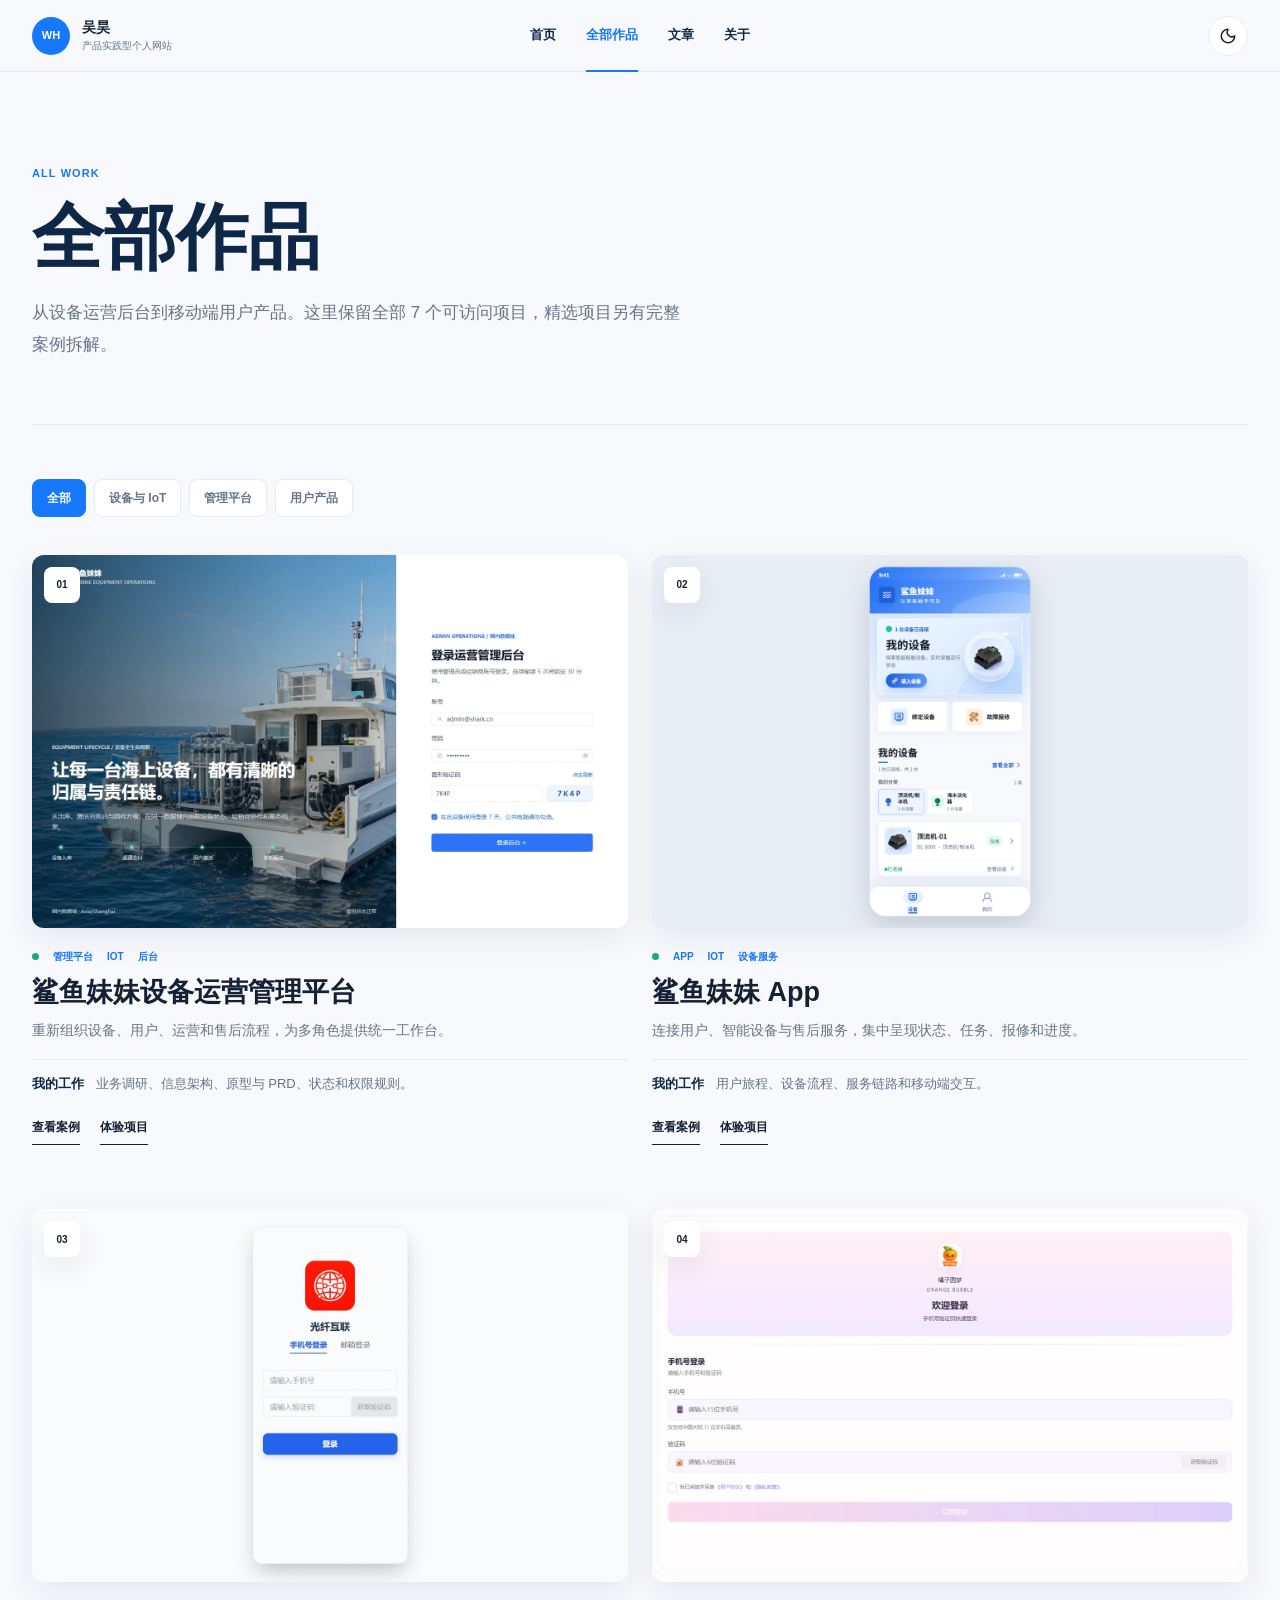
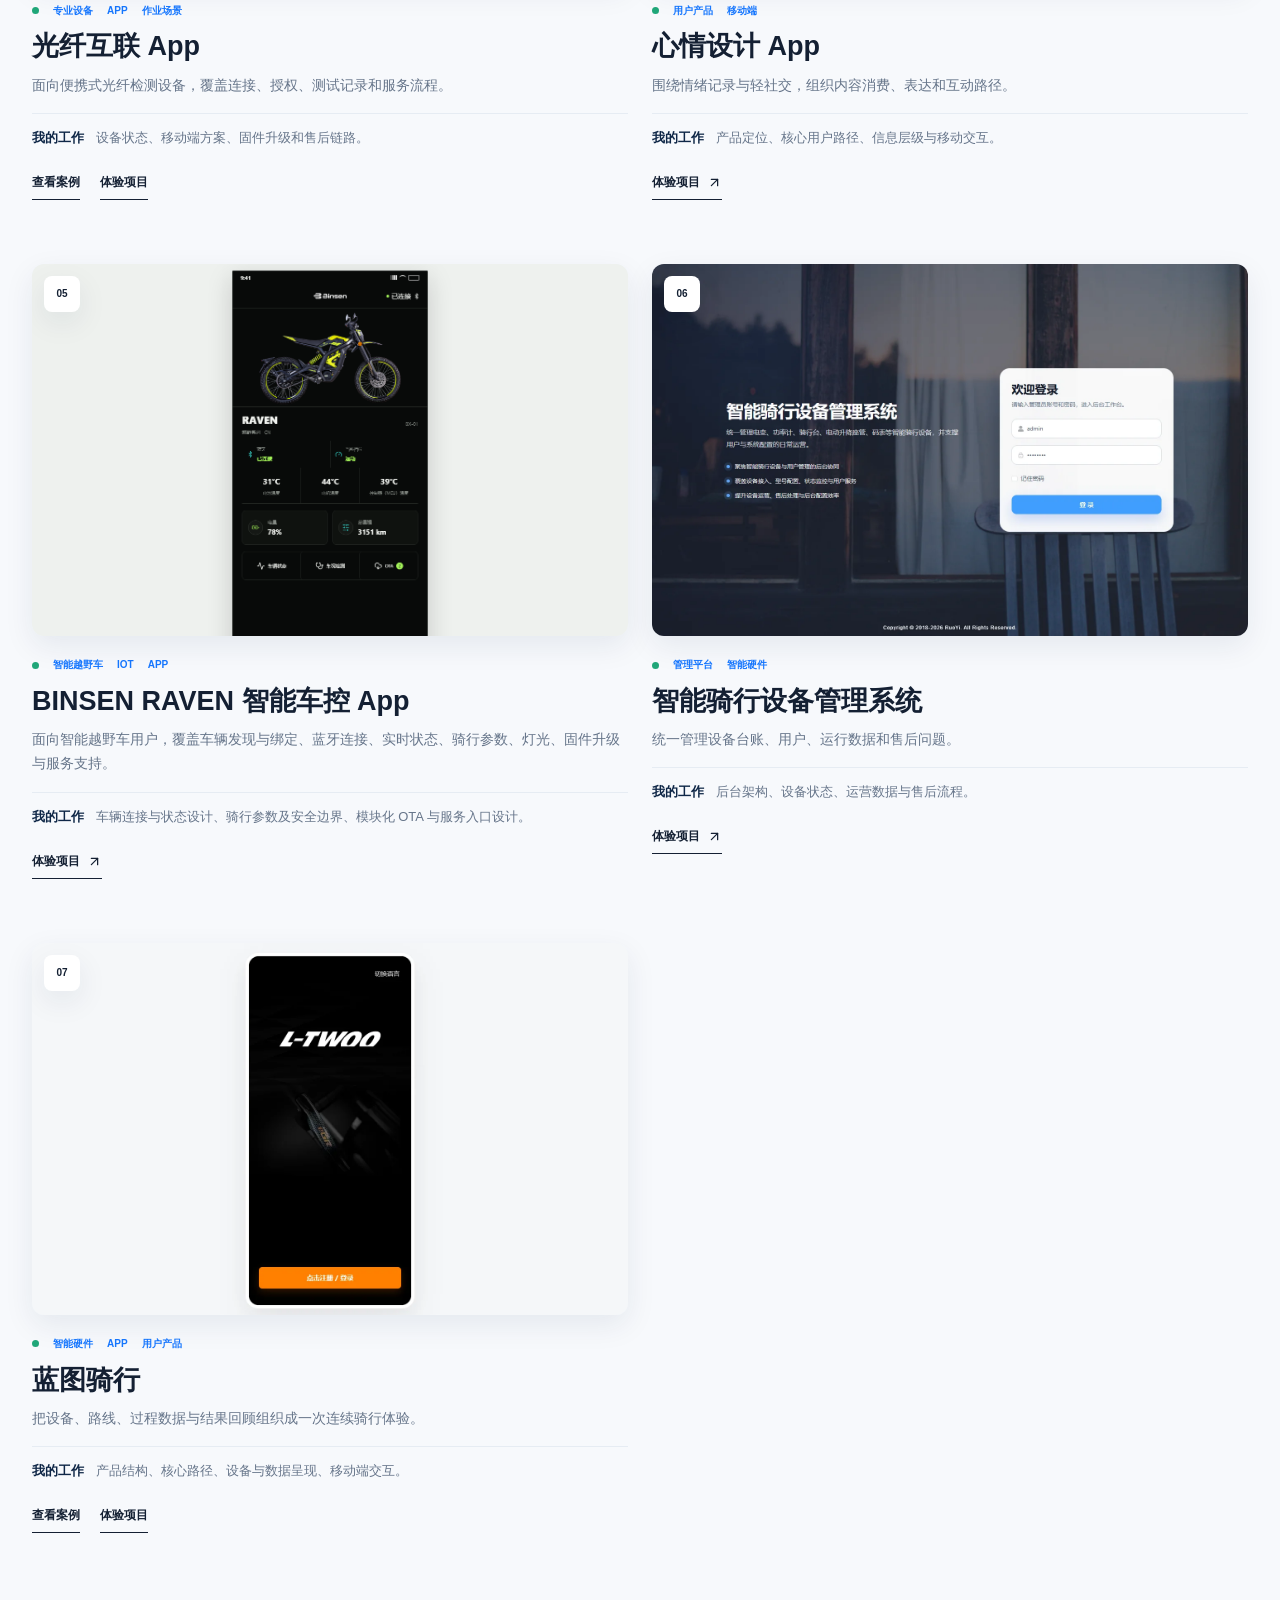
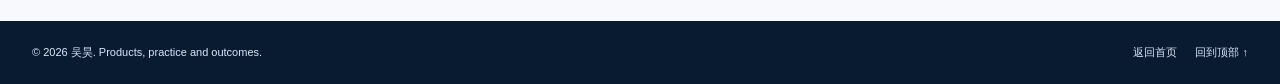
==== commit 018e3c6e: "feat: update BINSEN project details" ====
--- a/works.html
+++ b/works.html
@@ -15,9 +15,9 @@
     <title>全部作品｜吴昊产品实践</title>
     <link rel="canonical" href="https://ruanyi.top/works.html" />
     <link rel="icon" href="./assets/profile-hero.webp" type="image/webp" />
-    <link rel="stylesheet" href="./styles-v2.css" />
+    <link rel="stylesheet" href="./styles-v2.css?v=20260924-5" />
     <script src="./assets/vendor/lucide.min.js" defer></script>
-    <script src="./script.js" defer></script>
+    <script src="./script.js?v=20260924-4" defer></script>
   </head>
   <body>
     <a class="skip-link" href="#main">跳到正文</a>
@@ -31,7 +31,7 @@
           <article class="project-card" data-category="consumer device"><a class="project-visual" href="./cases/shark.html"><img src="./assets/projects/shark-app.png" alt="鲨鱼妹妹 App 设备与服务首页预览" /><span class="project-index">02</span></a><div class="project-body"><div class="project-meta"><span>App</span><span>IoT</span><span>设备服务</span></div><h2>鲨鱼妹妹 App</h2><p>连接用户、智能设备与售后服务，集中呈现状态、任务、报修和进度。</p><p class="project-role"><strong>我的工作</strong> 用户旅程、设备流程、服务链路和移动端交互。</p><div class="case-actions"><a class="text-link" href="./cases/shark.html">查看案例</a><a class="text-link" href="http://shark.ruanyi.top/" target="_blank" rel="noreferrer">体验项目</a></div></div></article>
           <article class="project-card" data-category="device"><a class="project-visual" href="./cases/fiber.html"><img src="./assets/projects/fiber-connect.webp" alt="光纤互联 App 界面预览" /><span class="project-index">03</span></a><div class="project-body"><div class="project-meta"><span>专业设备</span><span>App</span><span>作业场景</span></div><h2>光纤互联 App</h2><p>面向便携式光纤检测设备，覆盖连接、授权、测试记录和服务流程。</p><p class="project-role"><strong>我的工作</strong> 设备状态、移动端方案、固件升级和售后链路。</p><div class="case-actions"><a class="text-link" href="./cases/fiber.html">查看案例</a><a class="text-link" href="https://ruanyi.top/fiberconnect-demo4-h5/" target="_blank" rel="noreferrer">体验项目</a></div></div></article>
           <article class="project-card" data-category="consumer"><a class="project-visual" href="https://ruanyi.top/xinqing-social-app/" target="_blank" rel="noreferrer"><img src="./assets/projects/mood-app.webp" alt="心情设计 App 界面预览" /><span class="project-index">04</span></a><div class="project-body"><div class="project-meta"><span>用户产品</span><span>移动端</span></div><h2>心情设计 App</h2><p>围绕情绪记录与轻社交，组织内容消费、表达和互动路径。</p><p class="project-role"><strong>我的工作</strong> 产品定位、核心用户路径、信息层级与移动交互。</p><a class="text-link" href="https://ruanyi.top/xinqing-social-app/" target="_blank" rel="noreferrer">体验项目 <i data-lucide="arrow-up-right" aria-hidden="true"></i></a></div></article>
-          <article class="project-card" data-category="device"><a class="project-visual" href="https://ruanyi.top/rj202607171700-yueye-demo8/" target="_blank" rel="noreferrer"><img src="./assets/projects/raven-v7.webp" alt="BINSEN RAVEN V7 App 界面预览" /><span class="project-index">05</span></a><div class="project-body"><div class="project-meta"><span>专业设备</span><span>移动端</span></div><h2>BINSEN RAVEN V7 App</h2><p>面向专业户外设备的控制与状态反馈，在效率和可靠性之间做取舍。</p><p class="project-role"><strong>我的工作</strong> 设备控制路径、状态反馈、异常提示与高频操作。</p><a class="text-link" href="https://ruanyi.top/rj202607171700-yueye-demo8/" target="_blank" rel="noreferrer">体验项目 <i data-lucide="arrow-up-right" aria-hidden="true"></i></a></div></article>
+          <article class="project-card" data-category="device"><a class="project-visual" href="https://ruanyi.top/rj202607171700-yueye-demo8/" target="_blank" rel="noreferrer"><img src="./assets/projects/raven-smart-control.png" alt="BINSEN RAVEN 智能车控 App 已连接首页预览" /><span class="project-index">05</span></a><div class="project-body"><div class="project-meta"><span>智能越野车</span><span>IoT</span><span>App</span></div><h2>BINSEN RAVEN 智能车控 App</h2><p>面向智能越野车用户，覆盖车辆发现与绑定、蓝牙连接、实时状态、骑行参数、灯光、固件升级与服务支持。</p><p class="project-role"><strong>我的工作</strong> 车辆连接与状态设计、骑行参数及安全边界、模块化 OTA 与服务入口设计。</p><a class="text-link" href="https://ruanyi.top/rj202607171700-yueye-demo8/" target="_blank" rel="noreferrer">体验项目 <i data-lucide="arrow-up-right" aria-hidden="true"></i></a></div></article>
           <article class="project-card" data-category="platform device"><a class="project-visual" href="https://ruanyi.top/cycling-admin-prototype/" target="_blank" rel="noreferrer"><img src="./assets/projects/cycling-admin.webp" alt="智能骑行设备管理系统界面预览" /><span class="project-index">06</span></a><div class="project-body"><div class="project-meta"><span>管理平台</span><span>智能硬件</span></div><h2>智能骑行设备管理系统</h2><p>统一管理设备台账、用户、运行数据和售后问题。</p><p class="project-role"><strong>我的工作</strong> 后台架构、设备状态、运营数据与售后流程。</p><a class="text-link" href="https://ruanyi.top/cycling-admin-prototype/" target="_blank" rel="noreferrer">体验项目 <i data-lucide="arrow-up-right" aria-hidden="true"></i></a></div></article>
           <article class="project-card" data-category="consumer device"><a class="project-visual" href="./cases/cycling.html"><img src="./assets/projects/blueprint-cycling.webp" alt="蓝图骑行界面预览" /><span class="project-index">07</span></a><div class="project-body"><div class="project-meta"><span>智能硬件</span><span>App</span><span>用户产品</span></div><h2>蓝图骑行</h2><p>把设备、路线、过程数据与结果回顾组织成一次连续骑行体验。</p><p class="project-role"><strong>我的工作</strong> 产品结构、核心路径、设备与数据呈现、移动端交互。</p><div class="case-actions"><a class="text-link" href="./cases/cycling.html">查看案例</a><a class="text-link" href="https://bicycle.ruanyi.top/" target="_blank" rel="noreferrer">体验项目</a></div></div></article>
         </div>
--- a/styles-v2.css
+++ b/styles-v2.css
@@ -86,6 +86,10 @@
 .hero-summary { max-width: 390px; margin: 0; color: var(--muted); font-size: 15px; line-height: 2; }
 .hero-detail { max-width: 390px; margin: 12px 0 0; color: var(--ink-soft); font-size: 13px; line-height: 1.85; }
 .hero-actions { display: flex; flex-wrap: wrap; gap: 12px; margin-top: 28px; }
+.resume-actions { display: grid; grid-template-columns: repeat(2, minmax(82px, 1fr)); }
+.resume-actions .button { min-width: 0; border-radius: 0; }
+.resume-actions .button:first-child { border-radius: var(--radius-sm) 0 0 var(--radius-sm); }
+.resume-actions .button:last-child { margin-left: -1px; border-radius: 0 var(--radius-sm) var(--radius-sm) 0; }
 .button { min-height: 46px; display: inline-flex; align-items: center; justify-content: center; gap: 9px; padding: 9px 19px; border: 1px solid var(--brand); border-radius: 10px; font-size: 13px; font-weight: 750; transition: transform 180ms var(--ease), box-shadow 180ms ease, background 180ms ease; }
 .button:hover { transform: translateY(-2px); box-shadow: var(--shadow-sm); }
 .button svg { width: 16px; height: 16px; }
@@ -93,6 +97,18 @@
 .button-primary:hover { background: #0568ec; }
 .button-secondary { background: var(--surface); color: var(--brand); }
 .button-secondary:hover { background: var(--brand-soft); }
+
+.resume-page { padding-block: 64px 96px; }
+.resume-viewer-head { display: grid; grid-template-columns: minmax(0, 1fr) auto; align-items: end; gap: 36px; margin-bottom: 36px; }
+.resume-viewer-head h1 { margin: 0; color: var(--ink-soft); font-size: 48px; line-height: 1.08; }
+.resume-viewer-head .section-kicker { margin-bottom: 12px; }
+.resume-viewer-meta { margin: 12px 0 0; color: var(--muted); font-size: 13px; }
+.resume-viewer-actions { display: flex; flex-wrap: wrap; gap: 10px; }
+.resume-document { width: min(920px, calc(100% - 64px)); display: grid; gap: 28px; }
+.resume-sheet { margin: 0; overflow: hidden; border: 1px solid var(--line); border-radius: 4px; background: #fff; box-shadow: var(--shadow-sm); }
+.resume-sheet img { width: 100%; height: auto; }
+.resume-sheet figcaption { padding: 10px 14px; border-top: 1px solid var(--line); color: var(--muted); font-size: 11px; text-align: right; }
+.resume-footer-actions { display: flex; justify-content: center; padding-top: 8px; }
 
 .hero-profile { min-width: 0; }
 .portrait-stage { position: relative; width: 100%; max-width: 385px; min-height: 324px; margin-left: auto; }
@@ -214,6 +230,13 @@
 .experience-row strong { font-size: 14px; }
 .experience-row span { color: var(--muted); font-size: 12px; text-align: right; }
 .experience-row p { grid-column: 1 / -1; margin: 0; color: var(--muted); font-size: 12px; line-height: 1.7; }
+.education { margin-top: 36px; }
+.education > h3 { margin: 0 0 12px; color: var(--brand); font-size: 11px; letter-spacing: .1em; text-transform: uppercase; }
+.education > div { display: grid; grid-template-columns: 120px 1fr; gap: 20px; padding: 18px 0; border-top: 1px solid var(--line); border-bottom: 1px solid var(--line); }
+.education time { color: var(--muted); font-size: 12px; }
+.education p { display: grid; gap: 5px; margin: 0; }
+.education strong { font-size: 14px; }
+.education span { color: var(--muted); font-size: 12px; }
 .about-note { margin: -24px 0 0; color: var(--muted); font-size: 14px; line-height: 1.9; }
 
 .contact-section { padding-block: 96px; background: var(--brand-strong); color: #f6f9fd; }
@@ -288,7 +311,7 @@
 .case-cover { margin-bottom: 92px; }
 .case-cover img { width: 100%; aspect-ratio: 16 / 8; object-fit: cover; object-position: top center; border-radius: var(--radius-sm); background: var(--surface-soft); }
 .case-cover figcaption { margin-top: 12px; color: var(--muted); font-size: 11px; }
-.case-content { width: min(880px, calc(100% - 64px)); }
+.case-content { width: min(780px, calc(100% - 64px)); }
 .case-content > section { padding: 0 0 72px; }
 .case-content > section + section { padding-top: 72px; border-top: 1px solid var(--line); }
 .case-number { margin: 0 0 14px !important; color: var(--brand) !important; font-size: 11px !important; font-weight: 850; letter-spacing: .06em; }
@@ -312,6 +335,25 @@
 .key-page-list { grid-template-columns: repeat(2, 1fr); border-bottom: 1px solid var(--line); }
 .key-page-list > div:nth-child(3) { padding-left: 0; border-left: 0; border-top: 1px solid var(--line); }
 .key-page-list > div:nth-child(4) { border-top: 1px solid var(--line); }
+.scenario-grid { display: grid; grid-template-columns: repeat(3, 1fr); margin-top: 30px; border-top: 1px solid var(--ink); border-bottom: 1px solid var(--line); }
+.scenario-grid article { padding: 24px 20px 24px 0; }
+.scenario-grid article + article { padding-left: 20px; border-left: 1px solid var(--line); }
+.scenario-grid strong { display: block; color: var(--ink-soft); font-size: 14px; }
+.scenario-grid span { display: block; margin-top: 8px; color: var(--brand); font-size: 10px; font-weight: 800; }
+.scenario-grid p { margin: 14px 0 0; color: var(--muted); font-size: 12px; line-height: 1.8; }
+.decision-list, .challenge-list { display: grid; margin-top: 30px; border-top: 1px solid var(--ink); }
+.decision-list article, .challenge-list article { display: grid; grid-template-columns: minmax(180px, .75fr) minmax(0, 1.6fr); gap: 30px; padding: 22px 0; border-bottom: 1px solid var(--line); }
+.decision-list strong, .challenge-list strong { color: var(--ink-soft); font-size: 14px; line-height: 1.6; }
+.decision-list p, .challenge-list p { margin: 0; color: var(--muted); font-size: 12px; line-height: 1.85; }
+.evidence-note { margin: 0 0 28px !important; color: var(--muted); font-size: 11px !important; line-height: 1.8 !important; }
+.evidence-grid { display: grid; grid-template-columns: repeat(2, minmax(0, 1fr)); gap: 42px 28px; margin-top: 32px; }
+.evidence-grid--three { grid-template-columns: repeat(3, minmax(0, 1fr)); }
+.evidence-item { min-width: 0; margin: 0; }
+.evidence-item img { display: block; width: auto; max-width: 100%; height: 560px; margin: 0 auto; object-fit: contain; object-position: top center; border: 1px solid var(--line); border-radius: var(--radius-sm); background: var(--surface-soft); }
+.evidence-item figcaption { margin-top: 16px; padding-top: 16px; border-top: 1px solid var(--line); }
+.evidence-item figcaption > strong { display: block; color: var(--ink-soft); font-size: 15px; }
+.evidence-item figcaption > span { display: block; margin-top: 14px; color: var(--brand); font-size: 10px; font-weight: 850; }
+.evidence-item figcaption > p { margin: 5px 0 0; color: var(--muted); font-size: 12px; line-height: 1.8; }
 .flow-list { display: grid; grid-template-columns: repeat(4, 1fr); margin: 30px 0 0; padding: 0; list-style: none; }
 .flow-list li { position: relative; min-width: 0; padding: 22px 18px; border: 1px solid var(--line); }
 .flow-list li + li { border-left: 0; }
@@ -344,7 +386,11 @@
 #dialog-content h3 { margin: 34px 0 8px; font-size: 21px; }
 #dialog-content p, #dialog-content li { color: var(--muted); line-height: 1.95; }
 #dialog-content strong { color: var(--ink); }
-.article-summary { margin: -10px 0 28px; padding-left: 18px; border-left: 3px solid var(--brand); color: var(--ink-soft) !important; font-size: 15px; }
+.article-byline { display: grid; grid-template-columns: repeat(4, 1fr); margin: -8px 0 30px; padding: 14px 0; border-top: 1px solid var(--line); border-bottom: 1px solid var(--line); }
+.article-byline div { min-width: 0; padding-right: 12px; }
+.article-byline dt { color: var(--brand); font-size: 9px; font-weight: 800; text-transform: uppercase; }
+.article-byline dd { margin: 5px 0 0; color: var(--muted); font-size: 10px; line-height: 1.5; }
+.article-summary { margin: 0 0 28px; padding-left: 18px; border-left: 3px solid var(--brand); color: var(--ink-soft) !important; font-size: 15px; }
 #dialog-content blockquote { margin: 30px 0; padding: 18px 22px; border-left: 4px solid var(--brand); background: var(--surface-soft); color: var(--ink); font-size: 18px; }
 .article-toc { margin: 28px 0 36px; padding: 20px 22px; border-left: 3px solid var(--brand); background: var(--surface-soft); }
 .article-toc > strong { display: block; margin-bottom: 8px; color: var(--ink-soft); font-size: 12px; }
@@ -420,6 +466,7 @@
   .case-hero-grid { grid-template-columns: 1fr; gap: 48px; }
   .case-overview { max-width: 660px; }
   .case-cover { margin-bottom: 72px; }
+  .evidence-grid--three { grid-template-columns: repeat(2, minmax(0, 1fr)); }
   .flow-list { grid-template-columns: repeat(2, 1fr); }
   .flow-list li:nth-child(3) { border-left: 1px solid var(--line); }
   .flow-list li:nth-child(n+3) { border-top: 0; }
@@ -452,7 +499,14 @@
   .hero-summary { font-size: 14px; line-height: 1.85; }
   .hero-detail { font-size: 13px; }
   .hero-actions { display: grid; grid-template-columns: 1fr 1fr; margin-top: 24px; }
+  .resume-actions { min-width: 0; }
   .button { min-width: 0; padding-inline: 10px; font-size: 12px; }
+  .resume-page { padding-block: 38px 64px; }
+  .resume-viewer-head { grid-template-columns: 1fr; align-items: start; gap: 22px; margin-bottom: 24px; }
+  .resume-viewer-head h1 { font-size: 34px; }
+  .resume-viewer-actions { display: grid; grid-template-columns: 1fr 1fr; }
+  .resume-document { width: calc(100% - 20px); gap: 16px; }
+  .resume-sheet figcaption { padding-block: 7px; }
   .hero-profile { order: 3; margin-top: 42px; }
   .portrait-stage { width: min(100%, 350px); min-height: 310px; }
   .portrait-wrap { left: 20px; width: 202px; }
@@ -506,6 +560,7 @@
   .experience-row span { text-align: left; }
   .experience-row div { grid-template-columns: 1fr; }
   .experience-row p { grid-column: auto; }
+  .education > div { grid-template-columns: 1fr; gap: 5px; }
   .about-note { margin-top: -26px; }
   .contact-section { padding-block: 72px; }
   .contact-inner h2 { font-size: 40px; }
@@ -523,10 +578,15 @@
   .case-content > section { padding-bottom: 54px; }
   .case-content > section + section { padding-top: 54px; }
   .case-content h2 { font-size: 29px; }
-  .responsibility-list, .solution-grid, .key-page-list, .flow-list { grid-template-columns: 1fr; }
+  .responsibility-list, .solution-grid, .key-page-list, .flow-list, .scenario-grid { grid-template-columns: 1fr; }
   .responsibility-list li, .responsibility-list li:nth-child(even), .responsibility-list li:nth-child(odd) { padding-left: 0; border-left: 0; }
   .solution-grid > div, .solution-grid > div + div, .key-page-list > div, .key-page-list > div + div, .key-page-list > div:nth-child(3), .key-page-list > div:nth-child(4) { padding: 20px 0; border-left: 0; border-top: 1px solid var(--line); }
   .solution-grid > div:first-child, .key-page-list > div:first-child { border-top: 0; }
+  .scenario-grid article, .scenario-grid article + article { padding: 20px 0; border-left: 0; border-top: 1px solid var(--line); }
+  .scenario-grid article:first-child { border-top: 0; }
+  .decision-list article, .challenge-list article { grid-template-columns: 1fr; gap: 8px; }
+  .evidence-grid, .evidence-grid--three { grid-template-columns: 1fr; gap: 46px; }
+  .evidence-item img { height: min(620px, 158vw); }
   .flow-list li, .flow-list li + li, .flow-list li:nth-child(3), .flow-list li:nth-child(n+3) { border: 1px solid var(--line); border-top: 0; }
   .flow-list li:first-child { border-top: 1px solid var(--line); }
   .flow-list li + li::before { content: "↓"; left: 20px; top: -13px; padding-inline: 4px; background: var(--canvas); }
@@ -536,6 +596,7 @@
   .article-dialog { width: calc(100% - 16px); max-height: calc(100svh - 16px); }
   #dialog-content { padding: 62px 22px 42px; }
   #dialog-content h2 { font-size: 32px; }
+  .article-byline { grid-template-columns: repeat(2, 1fr); gap: 14px 10px; }
   .article-pagination { grid-template-columns: 1fr; }
 }
 
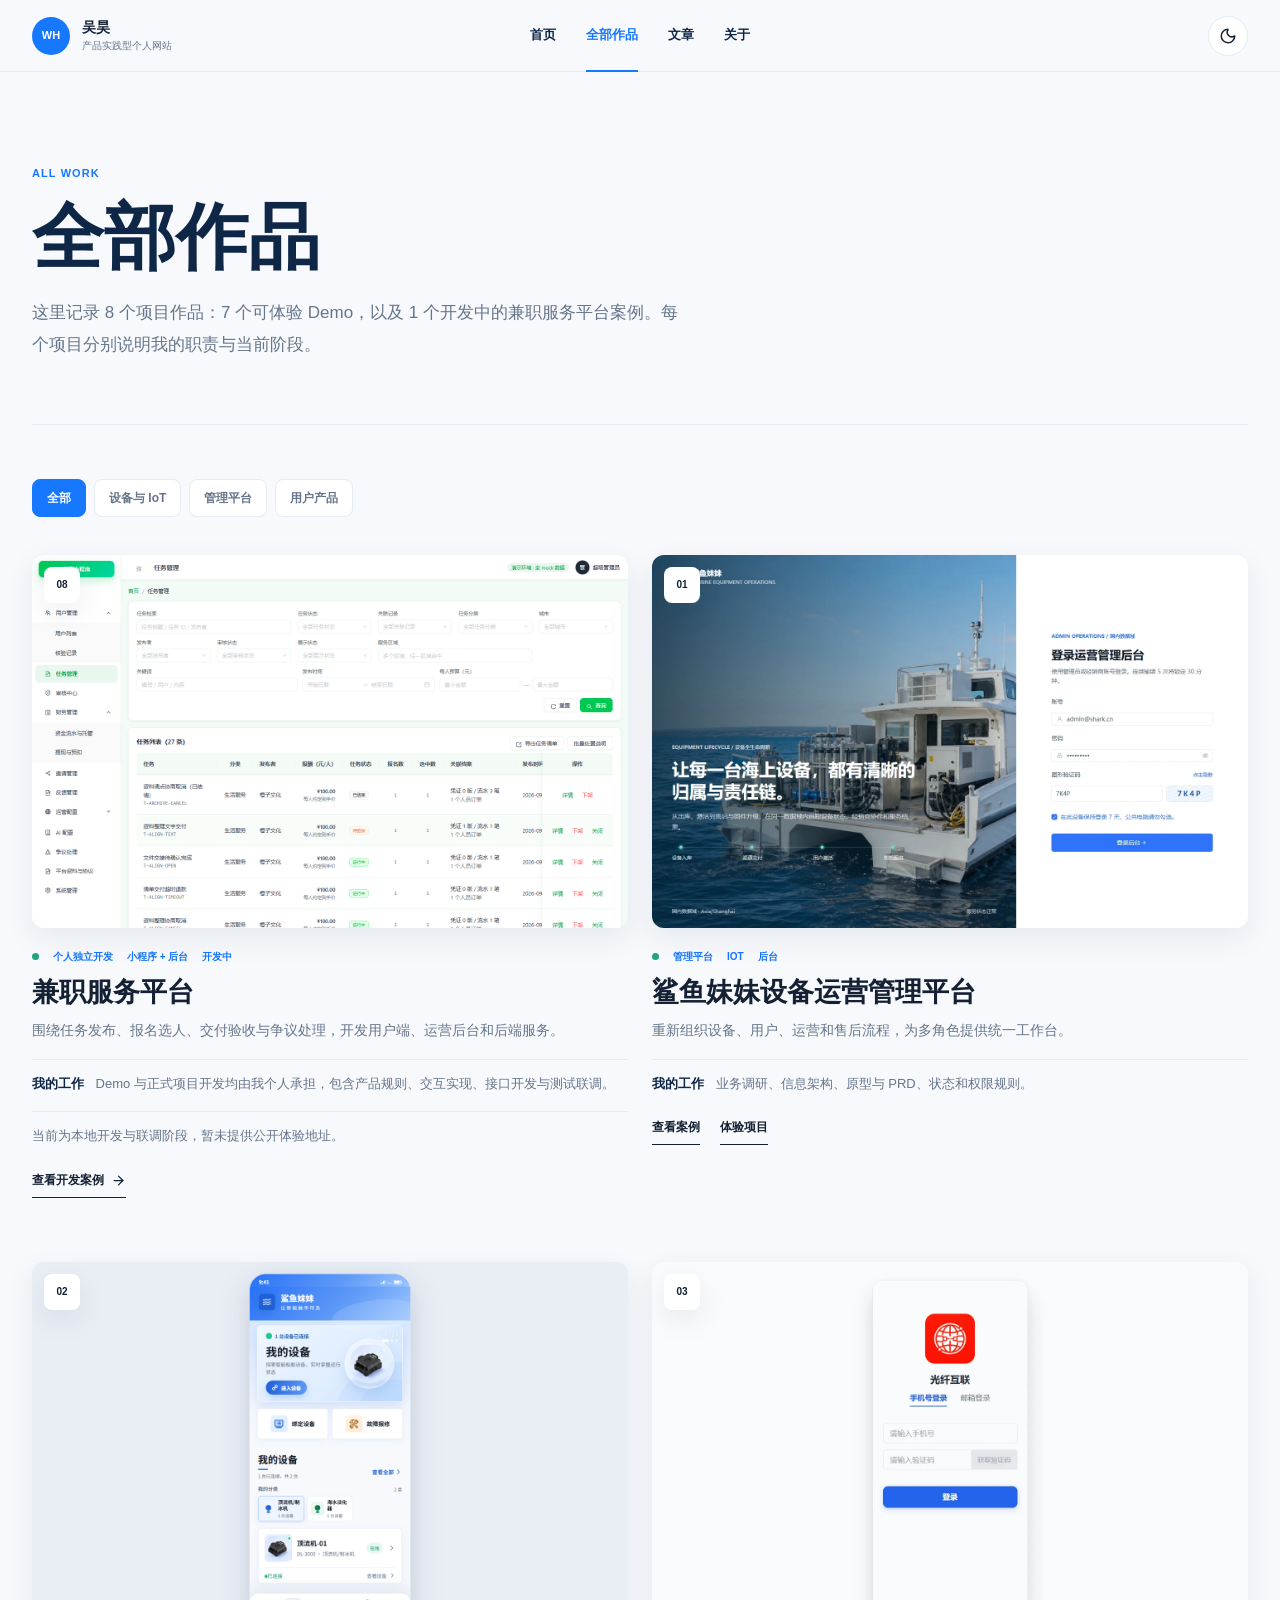
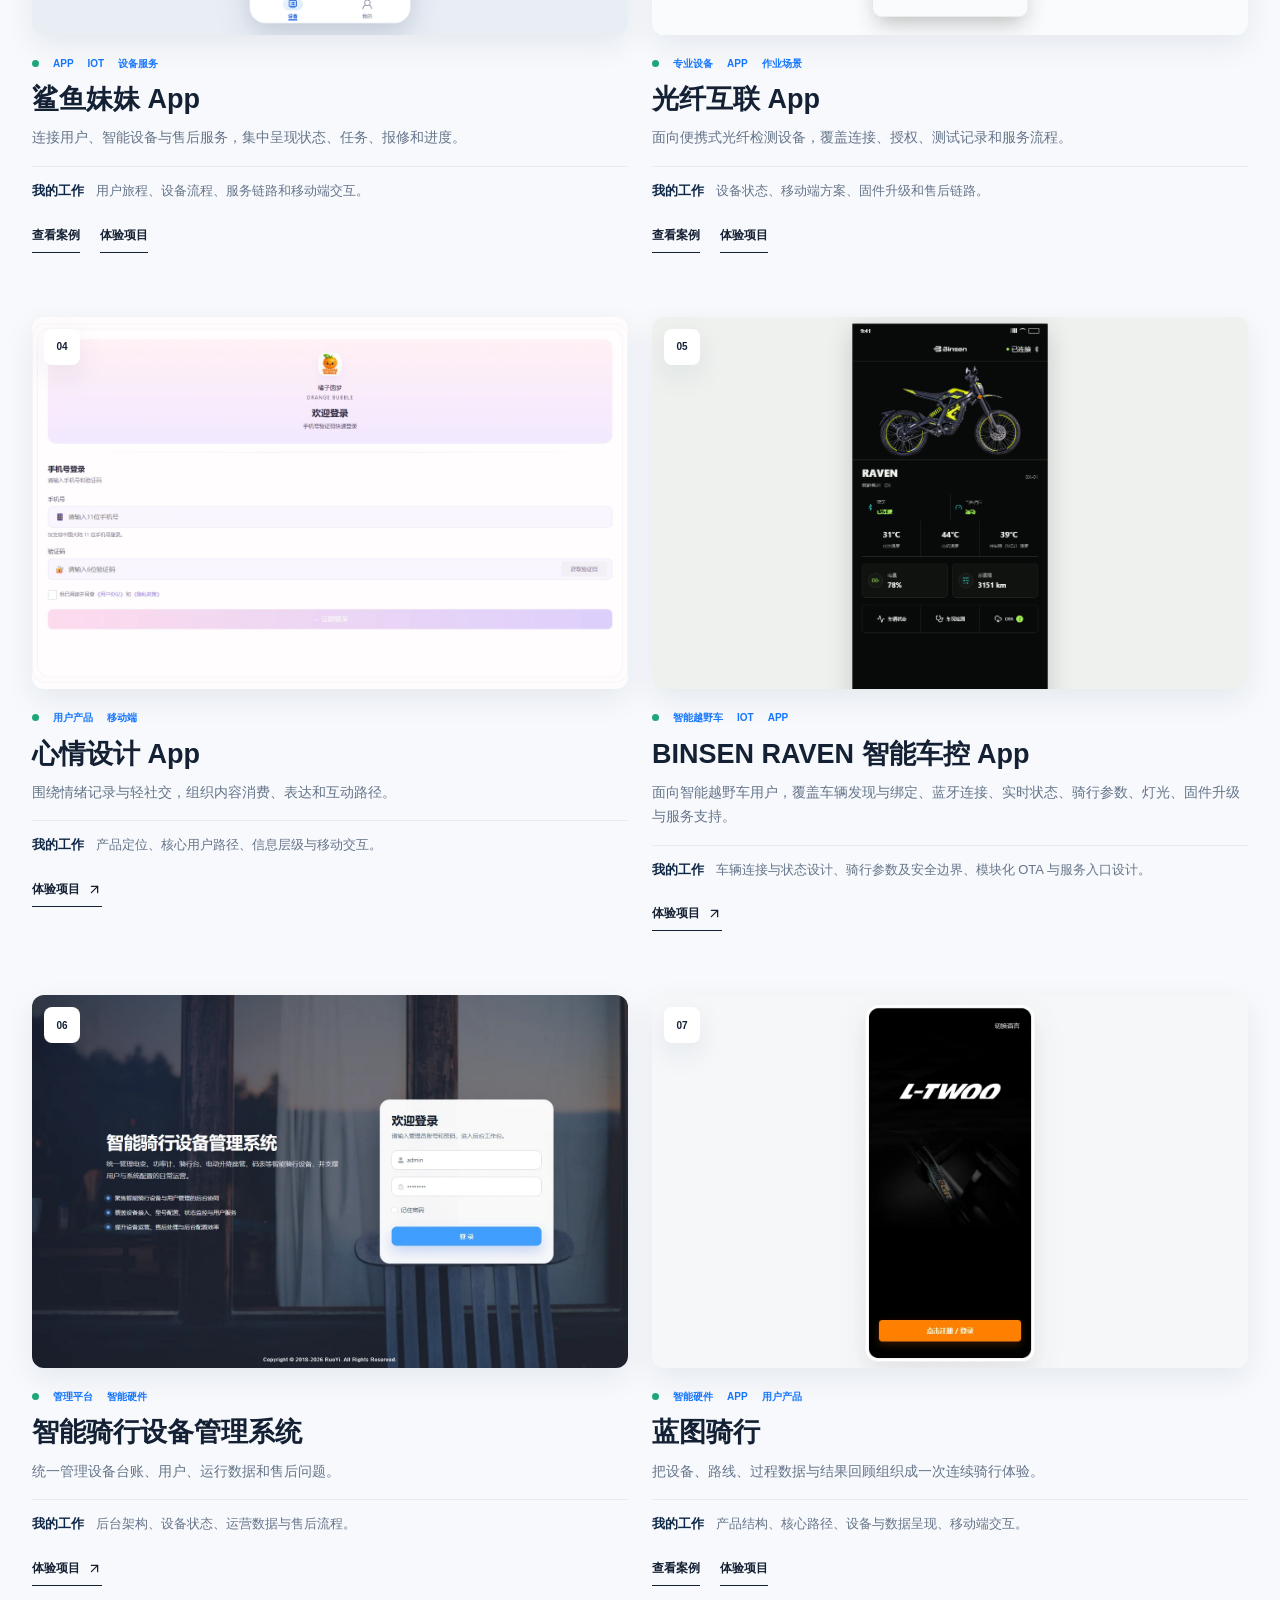
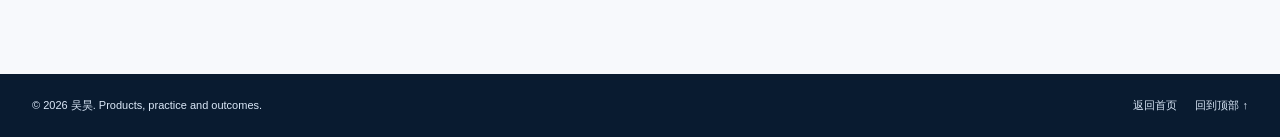
==== commit 9b7c6975: "feat: add independently developed part-time platform case" ====
--- a/works.html
+++ b/works.html
@@ -8,14 +8,14 @@
     <meta name="theme-color" content="#f7f9fc" />
     <meta property="og:type" content="website" />
     <meta property="og:title" content="全部作品｜吴昊产品实践" />
-    <meta property="og:description" content="7 个可直接访问的产品项目，展示产品定位、核心问题与具体职责。" />
+    <meta property="og:description" content="8 个项目作品：7 个可体验 Demo，以及个人独立开发的兼职服务平台案例。展示产品定位、具体职责与当前阶段。" />
     <meta property="og:url" content="https://ruanyi.top/works.html" />
     <meta property="og:image" content="https://ruanyi.top/assets/projects/shark-ops.webp" />
     <meta name="twitter:card" content="summary_large_image" />
     <title>全部作品｜吴昊产品实践</title>
     <link rel="canonical" href="https://ruanyi.top/works.html" />
     <link rel="icon" href="./assets/profile-hero.webp" type="image/webp" />
-    <link rel="stylesheet" href="./styles-v2.css?v=20260924-5" />
+    <link rel="stylesheet" href="./styles-v2.css?v=20261027-1" />
     <script src="./assets/vendor/lucide.min.js" defer></script>
     <script src="./script.js?v=20260924-4" defer></script>
   </head>
@@ -23,10 +23,11 @@
     <a class="skip-link" href="#main">跳到正文</a>
     <header class="site-header" id="top"><div class="shell nav-wrap"><a class="brand" href="./index.html" aria-label="返回首页"><span class="brand-mark">WH</span><span class="brand-copy"><strong>吴昊</strong><small>产品实践型个人网站</small></span></a><button class="icon-button menu-toggle" type="button" aria-label="打开导航" aria-expanded="false" aria-controls="site-nav"><i data-lucide="menu" aria-hidden="true"></i></button><nav class="site-nav" id="site-nav" aria-label="主导航"><a href="./index.html">首页</a><a class="active" href="./works.html">全部作品</a><a href="./index.html#writing">文章</a><a href="./index.html#about">关于</a></nav><button class="icon-button theme-toggle" type="button" aria-label="切换深色模式" title="切换主题"><i data-lucide="moon" aria-hidden="true"></i></button></div></header>
     <main id="main" class="subpage-main">
-      <section class="page-hero shell"><p class="section-kicker">All Work</p><h1>全部作品</h1><p>从设备运营后台到移动端用户产品。这里保留全部 7 个可访问项目，精选项目另有完整案例拆解。</p></section>
+      <section class="page-hero shell"><p class="section-kicker">All Work</p><h1>全部作品</h1><p>这里记录 8 个项目作品：7 个可体验 Demo，以及 1 个开发中的兼职服务平台案例。每个项目分别说明我的职责与当前阶段。</p></section>
       <section class="section shell work-library" aria-label="项目列表">
         <div class="filter-bar" role="group" aria-label="项目筛选"><button class="filter-button active" type="button" data-filter="all">全部</button><button class="filter-button" type="button" data-filter="device">设备与 IoT</button><button class="filter-button" type="button" data-filter="platform">管理平台</button><button class="filter-button" type="button" data-filter="consumer">用户产品</button></div>
         <div class="project-grid">
+          <article class="project-card" data-category="platform consumer"><a class="project-visual" data-preview-label="查看开发案例" href="./cases/jianzhi.html"><img src="./assets/evidence/jianzhi-task-admin.png" alt="兼职服务平台运营后台 Demo 任务管理界面" width="1440" height="960" /><span class="project-index">08</span></a><div class="project-body"><div class="project-meta"><span>个人独立开发</span><span>小程序 + 后台</span><span>开发中</span></div><h2>兼职服务平台</h2><p>围绕任务发布、报名选人、交付验收与争议处理，开发用户端、运营后台和后端服务。</p><p class="project-role"><strong>我的工作</strong> Demo 与正式项目开发均由我个人承担，包含产品规则、交互实现、接口开发与测试联调。</p><p class="project-role">当前为本地开发与联调阶段，暂未提供公开体验地址。</p><a class="text-link" href="./cases/jianzhi.html">查看开发案例 <i data-lucide="arrow-right" aria-hidden="true"></i></a></div></article>
           <article class="project-card" data-category="platform device"><a class="project-visual" href="./cases/shark.html"><img src="./assets/projects/shark-ops.webp" alt="鲨鱼妹妹设备运营管理平台界面预览" /><span class="project-index">01</span></a><div class="project-body"><div class="project-meta"><span>管理平台</span><span>IoT</span><span>后台</span></div><h2>鲨鱼妹妹设备运营管理平台</h2><p>重新组织设备、用户、运营和售后流程，为多角色提供统一工作台。</p><p class="project-role"><strong>我的工作</strong> 业务调研、信息架构、原型与 PRD、状态和权限规则。</p><div class="case-actions"><a class="text-link" href="./cases/shark.html">查看案例</a><a class="text-link" href="https://ruanyi.top/codex/" target="_blank" rel="noreferrer">体验项目</a></div></div></article>
           <article class="project-card" data-category="consumer device"><a class="project-visual" href="./cases/shark.html"><img src="./assets/projects/shark-app.png" alt="鲨鱼妹妹 App 设备与服务首页预览" /><span class="project-index">02</span></a><div class="project-body"><div class="project-meta"><span>App</span><span>IoT</span><span>设备服务</span></div><h2>鲨鱼妹妹 App</h2><p>连接用户、智能设备与售后服务，集中呈现状态、任务、报修和进度。</p><p class="project-role"><strong>我的工作</strong> 用户旅程、设备流程、服务链路和移动端交互。</p><div class="case-actions"><a class="text-link" href="./cases/shark.html">查看案例</a><a class="text-link" href="http://shark.ruanyi.top/" target="_blank" rel="noreferrer">体验项目</a></div></div></article>
           <article class="project-card" data-category="device"><a class="project-visual" href="./cases/fiber.html"><img src="./assets/projects/fiber-connect.webp" alt="光纤互联 App 界面预览" /><span class="project-index">03</span></a><div class="project-body"><div class="project-meta"><span>专业设备</span><span>App</span><span>作业场景</span></div><h2>光纤互联 App</h2><p>面向便携式光纤检测设备，覆盖连接、授权、测试记录和服务流程。</p><p class="project-role"><strong>我的工作</strong> 设备状态、移动端方案、固件升级和售后链路。</p><div class="case-actions"><a class="text-link" href="./cases/fiber.html">查看案例</a><a class="text-link" href="https://ruanyi.top/fiberconnect-demo4-h5/" target="_blank" rel="noreferrer">体验项目</a></div></div></article>
--- a/styles-v2.css
+++ b/styles-v2.css
@@ -191,6 +191,7 @@
 .project-visual { position: relative; display: block; aspect-ratio: 16 / 10; overflow: hidden; border-radius: var(--radius-md); background: var(--surface-soft); box-shadow: var(--shadow-sm); }
 .project-visual::after { content: "查看线上项目"; position: absolute; right: 12px; bottom: 12px; padding: 7px 10px; border-radius: var(--radius-sm); background: rgba(20,32,51,.88); color: #fff; font-size: 10px; font-weight: 750; opacity: 0; transform: translateY(6px); transition: opacity 180ms ease, transform 180ms ease; }
 .project-visual:hover::after { opacity: 1; transform: translateY(0); }
+.project-visual[data-preview-label]::after { content: attr(data-preview-label); }
 .project-visual img { width: 100%; height: 100%; object-fit: cover; object-position: top center; transition: transform 420ms var(--ease); }
 .project-card:hover .project-visual img { transform: scale(1.025); }
 .project-index { position: absolute; z-index: 2; left: 12px; top: 12px; display: grid; place-items: center; width: 36px; aspect-ratio: 1; border-radius: var(--radius-sm); background: var(--surface); color: var(--ink); box-shadow: var(--shadow-sm); font-size: 10px; font-weight: 850; }
@@ -361,6 +362,14 @@
 .flow-list span { color: var(--brand); font-size: 10px; font-weight: 850; }
 .flow-list strong { display: block; margin-top: 26px; font-size: 14px; }
 .flow-list p { margin: 8px 0 0; color: var(--muted); font-size: 11px; line-height: 1.7; }
+.flow-list--service { grid-template-columns: repeat(5, 1fr); }
+.flow-list--compact { grid-template-columns: repeat(3, 1fr); }
+.flow-list--compact li:nth-child(4), .flow-list--compact li:nth-child(7) { border-left: 1px solid var(--line); }
+.flow-list--compact li:nth-child(n+4) { border-top: 0; }
+.flow-list--compact li:nth-child(4)::before, .flow-list--compact li:nth-child(7)::before { display: none; }
+.evidence-item--wide { grid-column: span 2; }
+.evidence-item--wide img { width: 100%; height: auto; max-height: 620px; aspect-ratio: 1.44 / 1; object-fit: contain; }
+.case-jianzhi .case-cover img, .case-jianzhi .evidence-item--wide img { height: auto; aspect-ratio: auto; object-fit: contain; }
 .case-links { display: flex; flex-wrap: wrap; gap: 12px; margin-top: 30px; }
 .related-content { margin: 0 0 64px; padding: 32px; border-left: 4px solid var(--brand); background: var(--surface-soft); }
 .related-content h2 { margin-bottom: 14px; font-size: 26px; }
@@ -467,10 +476,14 @@
   .case-overview { max-width: 660px; }
   .case-cover { margin-bottom: 72px; }
   .evidence-grid--three { grid-template-columns: repeat(2, minmax(0, 1fr)); }
-  .flow-list { grid-template-columns: repeat(2, 1fr); }
+  .flow-list, .flow-list--service, .flow-list--compact { grid-template-columns: repeat(2, 1fr); }
   .flow-list li:nth-child(3) { border-left: 1px solid var(--line); }
   .flow-list li:nth-child(n+3) { border-top: 0; }
   .flow-list li:nth-child(3)::before { display: none; }
+  .flow-list--service li:nth-child(odd):not(:first-child), .flow-list--compact li:nth-child(odd):not(:first-child) { border-left: 1px solid var(--line); }
+  .flow-list--service li:nth-child(odd):not(:first-child)::before, .flow-list--compact li:nth-child(odd):not(:first-child)::before { display: none; }
+  .flow-list--service li:nth-child(even), .flow-list--compact li:nth-child(even) { border-left: 0; }
+  .flow-list--service li:nth-child(even)::before, .flow-list--compact li:nth-child(even)::before { display: block; }
   .section { padding-block: 82px; }
   .article-list { grid-template-columns: 1fr; grid-template-rows: auto; gap: 0; }
   .article-item:first-child { grid-row: auto; min-height: 460px; margin-bottom: 20px; }
@@ -586,11 +599,13 @@
   .scenario-grid article:first-child { border-top: 0; }
   .decision-list article, .challenge-list article { grid-template-columns: 1fr; gap: 8px; }
   .evidence-grid, .evidence-grid--three { grid-template-columns: 1fr; gap: 46px; }
+  .evidence-item--wide { grid-column: auto; }
   .evidence-item img { height: min(620px, 158vw); }
   .flow-list li, .flow-list li + li, .flow-list li:nth-child(3), .flow-list li:nth-child(n+3) { border: 1px solid var(--line); border-top: 0; }
   .flow-list li:first-child { border-top: 1px solid var(--line); }
   .flow-list li + li::before { content: "↓"; left: 20px; top: -13px; padding-inline: 4px; background: var(--canvas); }
   .flow-list li:nth-child(3)::before { display: block; }
+  .flow-list--service li:nth-child(n+2)::before, .flow-list--compact li:nth-child(n+2)::before { display: block; }
   .related-content { padding: 24px 20px; }
   .case-pagination { grid-template-columns: 1fr; margin-bottom: 70px; }
   .article-dialog { width: calc(100% - 16px); max-height: calc(100svh - 16px); }
